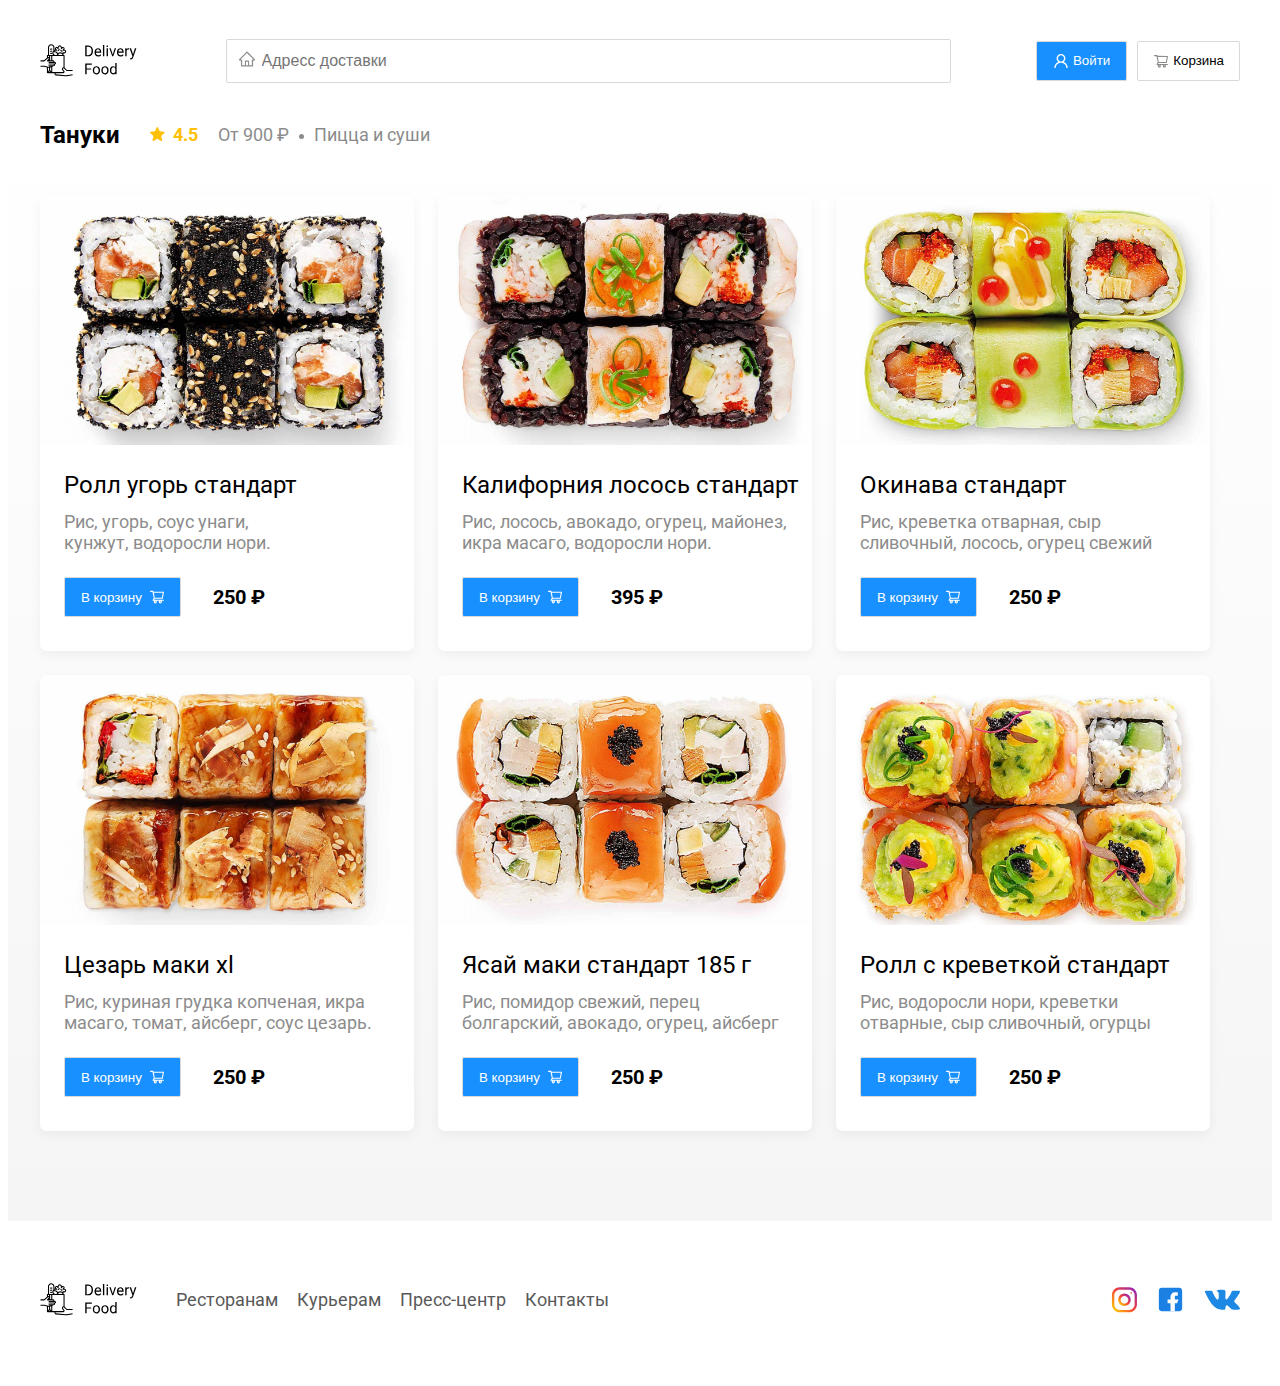
==== restourant.html @ bc36b048 "создание второй страницы" ====
<!DOCTYPE html>
<html lang="ru">
  <head>
    <meta charset="UTF-8" />
    <meta http-equiv="X-UA-Compatible" content="IE=edge" />
    <meta name="viewport" content="width=device-width, initial-scale=1.0" />
    <title>Тануки</title>
    <link
      href="https://fonts.googleapis.com/css2?family=Roboto:wght@400;700&display=swap"
      rel="stylesheet"
    />
    <link
      rel="stylesheet"
      href="https://cdnjs.cloudflare.com/ajax/libs/modern-normalize/1.1.0/modern-normalize.min.css"
      integrity="sha512-wpPYUAdjBVSE4KJnH1VR1HeZfpl1ub8YT/NKx4PuQ5NmX2tKuGu6U/JRp5y+Y8XG2tV+wKQpNHVUX03MfMFn9Q=="
      crossorigin="anonymous"
      referrerpolicy="no-referrer"
    />
    <link rel="stylesheet" href="./css/main.min.css" />
  </head>
  <body>
    <div class="container">
      <header class="header">
        <a href="./index.html">
          <img class="logo header__logo link" src="./images/icon/logo.svg" alt="logo"
        /></a>
        <input
          type="text"
          class="header__adress_input input"
          name="user-adress"
          placeholder="Адресс доставки"
        />
        <div class="header__buttons">
          <button type="button" class="header__login_bnt">
            <img src="./images/icon/user.svg" alt="home" class="header__login_icon" />Войти
          </button>
          <button type="button" class="header__trash_bnt">
            <img
              src="./images/icon/shopping-cart.svg"
              alt="home"
              class="header__trash_icon"
            />Корзина
          </button>
        </div>
      </header>
    </div>
    <main class="main">
      <section class="restaurants container">
        <div class="restaurant__heading">
          <h2>Тануки</h2>
          <div class="restourant_cards__info">
            <p class="cards__rating">
              <img class="cards__rating_star" src="./images/icon/rating.svg" alt="star" /> 4.5
            </p>
            <p class="cards__price">От 900 ₽</p>
            <p class="cards__product">Пицца и суши</p>
          </div>
        </div>

        <div class="cards">
          <ul class="cards__list list">
            <li class="cards__item">
              <img src="./images/tanuki/azhi.jpg" alt="Пиццерия" class="cards__image" />
              <div class="cards__text">
                <div class="cards__heading_rest">
                  <h3 class="cards__title cards__title_reg">Ролл угорь стандарт</h3>
                  <p class="cards__descr">
                    Рис, угорь, соус унаги, <br />
                    кунжут, водоросли нори.
                  </p>
                </div>
              </div>
              <div class="cards__info">
                <button type="button" class="cards__btn">
                  В корзину &nbsp<img src="./images/icon/shopping-cart-white.svg" alt="cart" />
                </button>
                <p class="cards__price_rest">250 ₽</p>
              </div>
            </li>

            <li class="cards__item">
              <img src="./images/tanuki/black.jpg" alt="Пиццерия" class="cards__image" />
              <div class="cards__text">
                <div class="cards__heading_rest">
                  <h3 class="cards__title cards__title_reg">Калифорния лосось стандарт</h3>
                  <p class="cards__descr">
                    Рис, лосось, авокадо, огурец, майонез, <br />
                    икра масаго, водоросли нори.
                  </p>
                </div>
              </div>
              <div class="cards__info">
                <button type="button" class="cards__btn">
                  В корзину &nbsp<img src="./images/icon/shopping-cart-white.svg" alt="cart" />
                </button>
                <p class="cards__price_rest">395 ₽</p>
              </div>
            </li>

            <li class="cards__item">
              <img src="./images/tanuki/fresh.jpg" alt="Пиццерия" class="cards__image" />
              <div class="cards__text">
                <div class="cards__heading_rest">
                  <h3 class="cards__title cards__title_reg">Окинава стандарт</h3>
                  <p class="cards__descr">
                    Рис, креветка отварная, сыр <br />
                    сливочный, лосось, огурец свежий
                  </p>
                </div>
              </div>
              <div class="cards__info">
                <button type="button" class="cards__btn">
                  В корзину &nbsp<img src="./images/icon/shopping-cart-white.svg" alt="cart" />
                </button>
                <p class="cards__price_rest">250 ₽</p>
              </div>
            </li>

            <li class="cards__item">
              <img src="./images/tanuki/nisuaz.jpg" alt="Пиццерия" class="cards__image" />
              <div class="cards__text">
                <div class="cards__heading_rest">
                  <h3 class="cards__title cards__title_reg">Цезарь маки хl</h3>
                  <p class="cards__descr">
                    Рис, куриная грудка копченая, икра <br />
                    масаго, томат, айсберг, соус цезарь.
                  </p>
                </div>
              </div>
              <div class="cards__info">
                <button type="button" class="cards__btn">
                  В корзину &nbsp<img src="./images/icon/shopping-cart-white.svg" alt="cart" />
                </button>
                <p class="cards__price_rest">250 ₽</p>
              </div>
            </li>

            <li class="cards__item">
              <img src="./images/tanuki/smoke.jpg" alt="Пиццерия" class="cards__image" />
              <div class="cards__text">
                <div class="cards__heading_rest">
                  <h3 class="cards__title cards__title_reg">Ясай маки стандарт 185 г</h3>
                  <p class="cards__descr">
                    Рис, помидор свежий, перец <br />
                    болгарский, авокадо, огурец, айсберг
                  </p>
                </div>
              </div>
              <div class="cards__info">
                <button type="button" class="cards__btn">
                  В корзину &nbsp<img src="./images/icon/shopping-cart-white.svg" alt="cart" />
                </button>
                <p class="cards__price_rest">250 ₽</p>
              </div>
            </li>

            <li class="cards__item">
              <img src="./images/tanuki/tanuki.jpg" alt="Пиццерия" class="cards__image" />
              <div class="cards__text">
                <div class="cards__heading_rest">
                  <h3 class="cards__title cards__title_reg">Ролл с креветкой стандарт</h3>
                  <p class="cards__descr">
                    Рис, водоросли нори, креветки <br />
                    отварные, сыр сливочный, огурцы
                  </p>
                </div>
              </div>
              <div class="cards__info">
                <button type="button" class="cards__btn">
                  В корзину &nbsp<img src="./images/icon/shopping-cart-white.svg" alt="cart" />
                </button>
                <p class="cards__price_rest">250 ₽</p>
              </div>
            </li>
          </ul>
        </div>
      </section>
    </main>

    <footer class="footer">
      <div class="container">
        <div class="footer__block">
          <a href="#">
            <img class="logo footer__logo link" src="./images/icon/logo.svg" alt="logo"
          /></a>
          <nav class="footer__navigation">
            <a href="#" class="footer__link link">Ресторанам </a>
            <a href="#" class="footer__link link">Курьерам</a>
            <a href="#" class="footer__link link">Пресс-центр</a>
            <a href="#" class="footer__link link">Контакты</a>
          </nav>

          <div class="social-links">
            <ul class="social list">
              <li class="social-links__item">
                <img
                  class="social-links__icon"
                  src="./images/social/insta.svg"
                  alt="instagram icon"
                />
              </li>
              <li class="social-links__item">
                <img
                  class="social-links__icon"
                  src="./images/social/face.svg"
                  alt="facebook icon"
                  width="25px"
                  height="25px"
                />
              </li>
              <li class="social-links__item">
                <img class="social-links__icon" src="./images/social/vk.svg" alt="vk icon" />
              </li>
            </ul>
          </div>
        </div>
      </div>
    </footer>

    <!-- <ul class="menu list">
            <li class="menu__item">
              <a class="menu__link menu__link_current link" href="№">Студия</a>
            </li>
            <li class="menu__item">
              <a class="menu__link link" href="./portfolio.html">Портфолио</a>
            </li>
            <li class="menu__item">
              <a class="menu__link link" href="#">Контакты</a>
            </li>
          </ul>
        <button class="mobile-menu-open-button" type="button" data-menu-open>
          <svg class="mobile-menu-open-button__icon" width="40" height="40">
            <use href="./images/sprite.svg#icon-menu"></use>
          </svg>
        </button>
        <ul class="contact page-header__contact list">
          <li>
            <a class="contact__email link" href="mailto:info@devstudio.com">
              <svg width="16" height="12" class="contact__icon">
                <use href="./images/sprite.svg#icon-envelope"></use>
              </svg>
              info@devstudio.com</a
            >
          </li>
          <li>
            <a class="contact__phone-number link" href="tel:+380961111111">
              <svg width="10" height="16" class="contact__icon">
                <use href="./images/sprite.svg#icon-smartphone"></use></svg
              >+38 096 111 11 11</a
            >
          </li>
        </ul> -->

    <script src="./js/modal.js" type="module"></script>
  </body>
</html>
---- css/main.min.css ----
:root{--primary-font: "Roboto", sans-serif;--secondary-font: "Raleway", sans-serif;--accent-color: #2196f3;--color-title: #212121;--color-text: #757575}.visually-hidden{position:absolute;width:1px;height:1px;margin:-1px;border:0;padding:0;white-space:nowrap;clip-path:inset(100%);clip:rect(0 0 0 0);overflow:hidden}h1,h2,h3,p{margin-top:0;margin-bottom:0}ul,ol{margin-top:0;margin-bottom:0;padding-left:0}img{display:block}.list{list-style:none}.link{text-decoration:none}body{font-family:var(--primary-font)}.main{background:linear-gradient(180deg, rgba(245, 245, 245, 0) 1.04%, #f5f5f5 100%)}.container{width:100%;margin:auto;padding-left:15px;padding-right:15px}@media screen and (min-width: 480px){.container{width:480px}}@media screen and (min-width: 768px){.container{width:768px}}@media screen and (min-width: 1200px){.container{width:1200px}}.logo{padding-top:34px;padding-bottom:34px}.footer__logo{padding-top:0;padding-bottom:0}.backdrop{position:fixed;top:0;left:0;width:100%;height:100%;background:rgba(0,0,0,.2);transition:opacity 250ms cubic-bezier(0.4, 0, 0.2, 1),visibility 250ms cubic-bezier(0.4, 0, 0.2, 1)}.backdrop.is-hidden{opacity:0;visibility:hidden;pointer-events:none}.modal{position:absolute;top:50%;left:50%;transform:translate(-50%, -50%);width:94%;height:609px;background-color:#fff;box-shadow:0px 1px 3px rgba(0,0,0,.12),0px 1px 1px rgba(0,0,0,.14),0px 2px 1px rgba(0,0,0,.2);border-radius:4px;padding:40px}.modal__close-button{position:absolute;top:8px;right:8px;display:flex;align-items:center;justify-content:center;width:30px;height:30px;padding:0;border-radius:50%;background:#fff;border:1px solid rgba(0,0,0,.1);cursor:pointer}.modal__close-button:hover .modal__close-icon,.modal__close-button:focus .modal__close-icon{fill:var(--accent-color)}.modal__close-icon{transition:fill 250ms cubic-bezier(0.4, 0, 0.2, 1)}@media screen and (min-width: 480px){.modal{width:450px}}@media screen and (min-width: 1200px){.modal{width:528px;height:581px}}.input{padding-left:35px;padding-right:12px;font-style:normal;font-weight:400;font-size:16px;line-height:24px;display:flex;align-items:center;color:#bfbfbf;border:1px solid #d9d9d9;border-radius:2px}.header{display:flex;align-items:center;justify-content:space-between}.header__adress_input{flex:.8;height:40px;background-image:url(/images/icon/home.svg);background-repeat:no-repeat;background-position:11px 10px}.header__login_bnt{cursor:pointer;height:40px;display:flex;align-items:center;justify-content:center;padding:8px 16px;margin-right:10px;border:1px solid #d9d9d9;border-radius:2px;background-color:#1890ff;color:#fff}.header__login_icon{width:16px;height:16px;margin-right:4px}.header__trash_bnt{cursor:pointer;height:40px;display:flex;align-items:center;justify-content:center;padding:3px 15px;border:1px solid #d9d9d9;border-radius:2px;background-color:#fff}.header__trash_icon{margin-right:4px}.header__buttons{display:flex;align-items:center}@media screen and (min-width: 320px)and (max-width: 768px){.header__login_bnt{padding:4px 8px;margin-bottom:5px;margin-right:0;height:30px;width:100%}.header__trash_bnt{padding:2px 5px;height:30px}.header__buttons{display:flex;align-items:center;flex-direction:column}}.promo{display:flex;align-items:center;background-clip:content-box;height:270px;background-color:#fff1b8;background-image:url(/images/promo/vegetables.png);background-repeat:no-repeat;background-position:right center;background-size:contain}.promo__offer{padding-left:70px;padding-top:68px;padding-bottom:68px}.promo__title{font-style:normal;font-weight:700;font-size:39px;line-height:46px;color:#302c34;padding-bottom:15px}.promo__text{font-style:normal;font-weight:400;font-size:24px;line-height:28px;color:#302c34}@media screen and (min-width: 768px)and (max-width: 1199px){.promo{background-size:600px;background-position:top right -100px}.promo__offer{padding-left:30px;padding-top:38px;padding-bottom:38px}}@media screen and (min-width: 320px)and (max-width: 768px){.promo{background-size:600px;background-position:top right -200px}.promo__title{font-size:24px;line-height:26px;padding-bottom:35px}.promo__text{font-size:16px;line-height:20px}.promo__offer{padding-left:10px;padding-top:18px;padding-bottom:18px}}.restaurants{padding-bottom:90px}.restaurants__heading{display:flex;align-items:center;padding-top:56px;padding-bottom:44px}.restaurant__heading{display:flex;align-items:center;padding-top:6px;padding-bottom:44px}.restaurants__input{width:276px;height:34px;background-image:url(/images/icon/search.svg);background-repeat:no-repeat;background-position:11px 7px;margin-left:auto}.cards{display:flex;align-items:center}.cards__list{display:flex;align-items:center;flex-wrap:wrap;gap:24px}.cards__item{overflow:hidden;background:#fff;box-shadow:0px 4px 12px rgba(0,0,0,.05);border-radius:7px}.cards__image{width:374px;height:250px;object-fit:cover}.cards__text{padding-left:24px;padding-top:24px}.cards__heading{display:flex;align-items:center;justify-content:space-between;margin-bottom:10px}.cards__heading_rest{display:flex;justify-content:center;flex-direction:column;margin-bottom:24px}.cards__title{font-weight:700;font-size:24px;line-height:32px;color:#000}.cards__title_reg{font-weight:400;margin-bottom:10px}.cards__time{padding:1px 8px;background:#262626;border-radius:2px;font-weight:400;font-size:12px;line-height:20px;align-items:center;color:#fff}.cards__info{display:flex;align-items:center;padding-left:24px;padding-right:23px;padding-bottom:34px}.restourant_cards__info{display:flex;align-items:center;margin-left:30px}.cards__rating{display:flex;align-items:center;margin-right:20px;font-weight:700;font-size:18px;line-height:32px;color:#ffc107}.cards__rating_star{padding-bottom:3px;margin-right:8px}.cards__price,.cards__product{font-weight:400;font-size:18px;line-height:32px;color:#8c8c8c}.cards__price::after{content:"";width:5px;height:5px;background-color:#8c8c8c;display:inline-block;vertical-align:middle;border-radius:50%;margin-left:10px;margin-right:10px}.cards__btn{cursor:pointer;height:40px;display:flex;align-items:center;justify-content:center;padding:8px 16px;margin-right:32px;border:1px solid #d9d9d9;border-radius:2px;background-color:#1890ff;color:#fff}.cards__descr{font-weight:400;font-size:18px;line-height:21px;color:#8c8c8c}.cards__price_rest{font-weight:700;font-size:20px;line-height:32px;color:#000}@media screen and (min-width: 768px)and (max-width: 1199px){.cards__image{width:342px}}@media screen and (min-width: 320px)and (max-width: 768px){.cards__image{width:450px}}.footer__block{padding-bottom:60px;padding-top:60px;display:flex;align-items:center;justify-content:space-between}.footer__navigation{margin-right:auto;margin-left:35px}.footer__link{display:inline-block;font-weight:400;font-size:18px;line-height:21px;color:#595959}.footer__link:not(:last-child){margin-right:15px}.social{display:flex;align-items:center}.social-links__item:not(:last-child){margin-right:21px}@media screen and (min-width: 320px)and (max-width: 768px){.footer__block{padding-bottom:30px;padding-top:30px;justify-content:center;flex-direction:column}.footer__link:not(:last-child){margin-right:0}.footer__navigation{display:flex;flex-direction:column;justify-content:center;align-items:center;margin:auto;margin-bottom:15px}.footer__logo{margin-bottom:15px}}/*# sourceMappingURL=main.min.css.map */
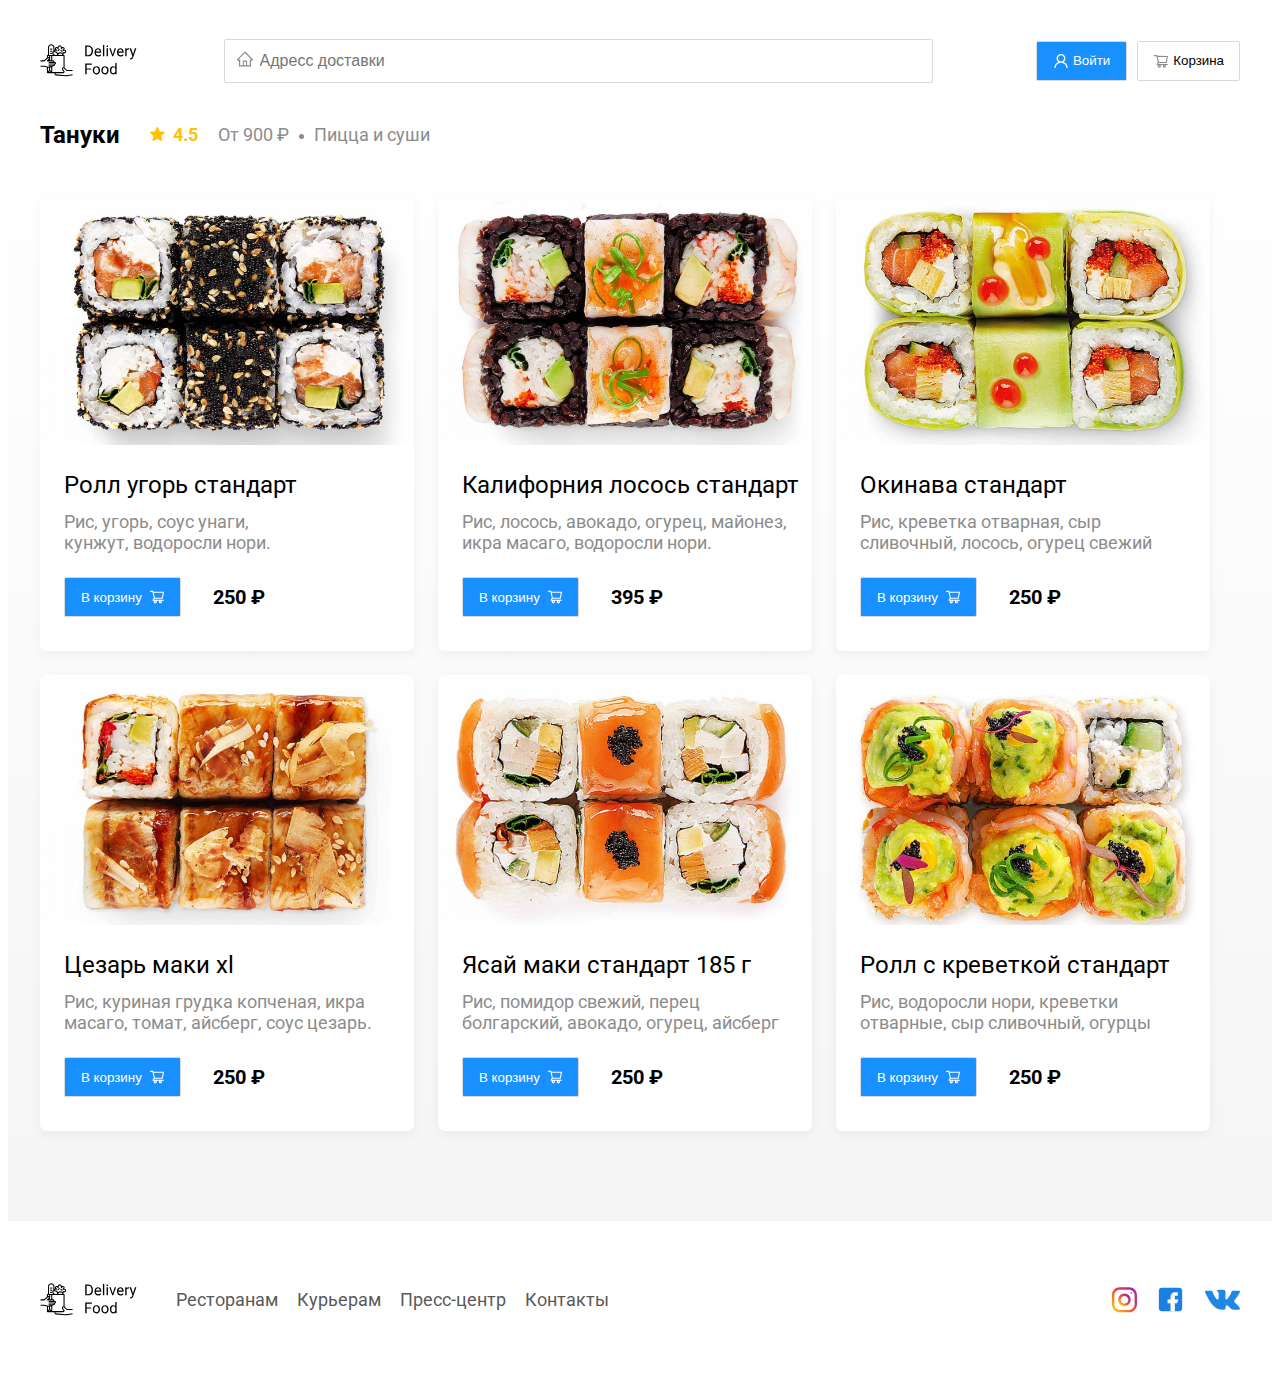
==== commit f8d996c3: "Add autorization function" ====
--- a/restourant.html
+++ b/restourant.html
@@ -31,10 +31,14 @@
           placeholder="Адресс доставки"
         />
         <div class="header__buttons">
+          <span class="user-name"></span>
           <button type="button" class="header__login_bnt">
             <img src="./images/icon/user.svg" alt="home" class="header__login_icon" />Войти
           </button>
-          <button type="button" class="header__trash_bnt">
+          <button type="button" class="header__out_bnt">
+            <img src="./images/icon/user.svg" alt="home" class="header__login_icon" />Выйти
+          </button>
+          <button data-modal-open type="button" class="header__trash_bnt">
             <img
               src="./images/icon/shopping-cart.svg"
               alt="home"
@@ -216,41 +220,102 @@
         </div>
       </div>
     </footer>
-
-    <!-- <ul class="menu list">
-            <li class="menu__item">
-              <a class="menu__link menu__link_current link" href="№">Студия</a>
-            </li>
-            <li class="menu__item">
-              <a class="menu__link link" href="./portfolio.html">Портфолио</a>
-            </li>
-            <li class="menu__item">
-              <a class="menu__link link" href="#">Контакты</a>
-            </li>
-          </ul>
-        <button class="mobile-menu-open-button" type="button" data-menu-open>
-          <svg class="mobile-menu-open-button__icon" width="40" height="40">
-            <use href="./images/sprite.svg#icon-menu"></use>
-          </svg>
-        </button>
-        <ul class="contact page-header__contact list">
-          <li>
-            <a class="contact__email link" href="mailto:info@devstudio.com">
-              <svg width="16" height="12" class="contact__icon">
-                <use href="./images/sprite.svg#icon-envelope"></use>
-              </svg>
-              info@devstudio.com</a
-            >
-          </li>
-          <li>
-            <a class="contact__phone-number link" href="tel:+380961111111">
-              <svg width="10" height="16" class="contact__icon">
-                <use href="./images/sprite.svg#icon-smartphone"></use></svg
-              >+38 096 111 11 11</a
-            >
-          </li>
-        </ul> -->
-
+    <div class="backdrop is-hidden" data-modal>
+      <div class="modal">
+        <div class="modal__header">
+          <h3 class="modal__title">Корзина</h3>
+          <button data-modal-close type="button" class="modal__close">&times;</button>
+        </div>
+        <div class="modal__body">
+          <div class="food-row">
+            <span class="food-name">Ролл угорь стандарт</span>
+            <strong class="food-price">250 ₽</strong>
+            <div class="food-counter">
+              <button type="button" class="counter-button">-</button>
+              <span class="counter">1</span>
+              <button type="button" class="counter-button">+</button>
+            </div>
+          </div>
+          <div class="food-row">
+            <span class="food-name">Ролл угорь стандарт</span>
+            <strong class="food-price">250 ₽</strong>
+            <div class="food-counter">
+              <button type="button" class="counter-button">-</button>
+              <span class="counter">1</span>
+              <button type="button" class="counter-button">+</button>
+            </div>
+          </div>
+          <div class="food-row">
+            <span class="food-name">Ролл угорь стандарт</span>
+            <strong class="food-price">250 ₽</strong>
+            <div class="food-counter">
+              <button type="button" class="counter-button">-</button>
+              <span class="counter">1</span>
+              <button type="button" class="counter-button">+</button>
+            </div>
+          </div>
+          <div class="food-row">
+            <span class="food-name">Ролл угорь стандарт</span>
+            <strong class="food-price">250 ₽</strong>
+            <div class="food-counter">
+              <button type="button" class="counter-button">-</button>
+              <span class="counter">1</span>
+              <button type="button" class="counter-button">+</button>
+            </div>
+          </div>
+          <div class="food-row">
+            <span class="food-name">Ролл угорь стандарт</span>
+            <strong class="food-price">250 ₽</strong>
+            <div class="food-counter">
+              <button type="button" class="counter-button">-</button>
+              <span class="counter">1</span>
+              <button type="button" class="counter-button">+</button>
+            </div>
+          </div>
+        </div>
+        <div class="modal-footer">
+          <span class="pricetag">1250 ₽</span>
+          <div class="modal-footer__buttons">
+            <button type="button" class="modal-footer__button-blue modal-footer__button">
+              Оформить заказ
+            </button>
+            <button type="button" class="modal-footer__button" cancle-btn>Отмена</button>
+          </div>
+        </div>
+      </div>
+    </div>
+
+    <div class="backdrop is-hidden" login-data-modal>
+      <div class="modal login-modal">
+        <fieldset>
+          <legend class="modal__title">Авторизация</legend>
+          <form class="login-form">
+            <div class="login-input-wrapper">
+              <label class="login-lable">
+                Login:
+                <input
+                  type="text"
+                  class="login-input"
+                  name="email"
+                  placeholder="example@gmail.com"
+                />
+              </label>
+              <label class="login-lable">
+                Password:
+                <input type="password" class="login-input" name="password" placeholder="12345" />
+              </label>
+            </div>
+            <div class="modal-footer__buttons">
+              <button type="submit" class="modal-footer__button-blue modal-footer__button">
+                Войти
+              </button>
+              <button type="button" class="modal-footer__button" login-modal-close>Отмена</button>
+            </div>
+          </form>
+        </fieldset>
+      </div>
+    </div>
+    <script src="./js/login-modal.js" type="module"></script>
     <script src="./js/modal.js" type="module"></script>
   </body>
 </html>
--- a/css/main.min.css
+++ b/css/main.min.css
@@ -1 +1 @@
-:root{--primary-font: "Roboto", sans-serif;--secondary-font: "Raleway", sans-serif;--accent-color: #2196f3;--color-title: #212121;--color-text: #757575}.visually-hidden{position:absolute;width:1px;height:1px;margin:-1px;border:0;padding:0;white-space:nowrap;clip-path:inset(100%);clip:rect(0 0 0 0);overflow:hidden}h1,h2,h3,p{margin-top:0;margin-bottom:0}ul,ol{margin-top:0;margin-bottom:0;padding-left:0}img{display:block}.list{list-style:none}.link{text-decoration:none}body{font-family:var(--primary-font)}.main{background:linear-gradient(180deg, rgba(245, 245, 245, 0) 1.04%, #f5f5f5 100%)}.container{width:100%;margin:auto;padding-left:15px;padding-right:15px}@media screen and (min-width: 480px){.container{width:480px}}@media screen and (min-width: 768px){.container{width:768px}}@media screen and (min-width: 1200px){.container{width:1200px}}.logo{padding-top:34px;padding-bottom:34px}.footer__logo{padding-top:0;padding-bottom:0}.backdrop{position:fixed;top:0;left:0;width:100%;height:100%;background:rgba(0,0,0,.2);transition:opacity 250ms cubic-bezier(0.4, 0, 0.2, 1),visibility 250ms cubic-bezier(0.4, 0, 0.2, 1)}.backdrop.is-hidden{opacity:0;visibility:hidden;pointer-events:none}.modal{position:absolute;top:50%;left:50%;transform:translate(-50%, -50%);width:94%;height:609px;background-color:#fff;box-shadow:0px 1px 3px rgba(0,0,0,.12),0px 1px 1px rgba(0,0,0,.14),0px 2px 1px rgba(0,0,0,.2);border-radius:4px;padding:40px}.modal__close-button{position:absolute;top:8px;right:8px;display:flex;align-items:center;justify-content:center;width:30px;height:30px;padding:0;border-radius:50%;background:#fff;border:1px solid rgba(0,0,0,.1);cursor:pointer}.modal__close-button:hover .modal__close-icon,.modal__close-button:focus .modal__close-icon{fill:var(--accent-color)}.modal__close-icon{transition:fill 250ms cubic-bezier(0.4, 0, 0.2, 1)}@media screen and (min-width: 480px){.modal{width:450px}}@media screen and (min-width: 1200px){.modal{width:528px;height:581px}}.input{padding-left:35px;padding-right:12px;font-style:normal;font-weight:400;font-size:16px;line-height:24px;display:flex;align-items:center;color:#bfbfbf;border:1px solid #d9d9d9;border-radius:2px}.header{display:flex;align-items:center;justify-content:space-between}.header__adress_input{flex:.8;height:40px;background-image:url(/images/icon/home.svg);background-repeat:no-repeat;background-position:11px 10px}.header__login_bnt{cursor:pointer;height:40px;display:flex;align-items:center;justify-content:center;padding:8px 16px;margin-right:10px;border:1px solid #d9d9d9;border-radius:2px;background-color:#1890ff;color:#fff}.header__login_icon{width:16px;height:16px;margin-right:4px}.header__trash_bnt{cursor:pointer;height:40px;display:flex;align-items:center;justify-content:center;padding:3px 15px;border:1px solid #d9d9d9;border-radius:2px;background-color:#fff}.header__trash_icon{margin-right:4px}.header__buttons{display:flex;align-items:center}@media screen and (min-width: 320px)and (max-width: 768px){.header__login_bnt{padding:4px 8px;margin-bottom:5px;margin-right:0;height:30px;width:100%}.header__trash_bnt{padding:2px 5px;height:30px}.header__buttons{display:flex;align-items:center;flex-direction:column}}.promo{display:flex;align-items:center;background-clip:content-box;height:270px;background-color:#fff1b8;background-image:url(/images/promo/vegetables.png);background-repeat:no-repeat;background-position:right center;background-size:contain}.promo__offer{padding-left:70px;padding-top:68px;padding-bottom:68px}.promo__title{font-style:normal;font-weight:700;font-size:39px;line-height:46px;color:#302c34;padding-bottom:15px}.promo__text{font-style:normal;font-weight:400;font-size:24px;line-height:28px;color:#302c34}@media screen and (min-width: 768px)and (max-width: 1199px){.promo{background-size:600px;background-position:top right -100px}.promo__offer{padding-left:30px;padding-top:38px;padding-bottom:38px}}@media screen and (min-width: 320px)and (max-width: 768px){.promo{background-size:600px;background-position:top right -200px}.promo__title{font-size:24px;line-height:26px;padding-bottom:35px}.promo__text{font-size:16px;line-height:20px}.promo__offer{padding-left:10px;padding-top:18px;padding-bottom:18px}}.restaurants{padding-bottom:90px}.restaurants__heading{display:flex;align-items:center;padding-top:56px;padding-bottom:44px}.restaurant__heading{display:flex;align-items:center;padding-top:6px;padding-bottom:44px}.restaurants__input{width:276px;height:34px;background-image:url(/images/icon/search.svg);background-repeat:no-repeat;background-position:11px 7px;margin-left:auto}.cards{display:flex;align-items:center}.cards__list{display:flex;align-items:center;flex-wrap:wrap;gap:24px}.cards__item{overflow:hidden;background:#fff;box-shadow:0px 4px 12px rgba(0,0,0,.05);border-radius:7px}.cards__image{width:374px;height:250px;object-fit:cover}.cards__text{padding-left:24px;padding-top:24px}.cards__heading{display:flex;align-items:center;justify-content:space-between;margin-bottom:10px}.cards__heading_rest{display:flex;justify-content:center;flex-direction:column;margin-bottom:24px}.cards__title{font-weight:700;font-size:24px;line-height:32px;color:#000}.cards__title_reg{font-weight:400;margin-bottom:10px}.cards__time{padding:1px 8px;background:#262626;border-radius:2px;font-weight:400;font-size:12px;line-height:20px;align-items:center;color:#fff}.cards__info{display:flex;align-items:center;padding-left:24px;padding-right:23px;padding-bottom:34px}.restourant_cards__info{display:flex;align-items:center;margin-left:30px}.cards__rating{display:flex;align-items:center;margin-right:20px;font-weight:700;font-size:18px;line-height:32px;color:#ffc107}.cards__rating_star{padding-bottom:3px;margin-right:8px}.cards__price,.cards__product{font-weight:400;font-size:18px;line-height:32px;color:#8c8c8c}.cards__price::after{content:"";width:5px;height:5px;background-color:#8c8c8c;display:inline-block;vertical-align:middle;border-radius:50%;margin-left:10px;margin-right:10px}.cards__btn{cursor:pointer;height:40px;display:flex;align-items:center;justify-content:center;padding:8px 16px;margin-right:32px;border:1px solid #d9d9d9;border-radius:2px;background-color:#1890ff;color:#fff}.cards__descr{font-weight:400;font-size:18px;line-height:21px;color:#8c8c8c}.cards__price_rest{font-weight:700;font-size:20px;line-height:32px;color:#000}@media screen and (min-width: 768px)and (max-width: 1199px){.cards__image{width:342px}}@media screen and (min-width: 320px)and (max-width: 768px){.cards__image{width:450px}}.footer__block{padding-bottom:60px;padding-top:60px;display:flex;align-items:center;justify-content:space-between}.footer__navigation{margin-right:auto;margin-left:35px}.footer__link{display:inline-block;font-weight:400;font-size:18px;line-height:21px;color:#595959}.footer__link:not(:last-child){margin-right:15px}.social{display:flex;align-items:center}.social-links__item:not(:last-child){margin-right:21px}@media screen and (min-width: 320px)and (max-width: 768px){.footer__block{padding-bottom:30px;padding-top:30px;justify-content:center;flex-direction:column}.footer__link:not(:last-child){margin-right:0}.footer__navigation{display:flex;flex-direction:column;justify-content:center;align-items:center;margin:auto;margin-bottom:15px}.footer__logo{margin-bottom:15px}}/*# sourceMappingURL=main.min.css.map */+:root{--primary-font: "Roboto", sans-serif;--secondary-font: "Raleway", sans-serif;--accent-color: #2196f3;--color-title: #212121;--color-text: #757575}.visually-hidden{position:absolute;width:1px;height:1px;margin:-1px;border:0;padding:0;white-space:nowrap;clip-path:inset(100%);clip:rect(0 0 0 0);overflow:hidden}h1,h2,h3,p{margin-top:0;margin-bottom:0}ul,ol{margin-top:0;margin-bottom:0;padding-left:0}img{display:block}.list{list-style:none}.link{text-decoration:none}body{font-family:var(--primary-font)}.main{background:linear-gradient(180deg, rgba(245, 245, 245, 0) 1.04%, #f5f5f5 100%)}.container{width:100%;margin:auto;padding-left:15px;padding-right:15px}@media screen and (min-width: 480px){.container{width:480px}}@media screen and (min-width: 768px){.container{width:768px}}@media screen and (min-width: 1200px){.container{width:1200px}}.logo{padding-top:34px;padding-bottom:34px}.footer__logo{padding-top:0;padding-bottom:0}.backdrop{position:fixed;top:0;left:0;width:100%;height:100%;background:rgba(0,0,0,.4);transition:opacity 250ms cubic-bezier(0.4, 0, 0.2, 1),visibility 250ms cubic-bezier(0.4, 0, 0.2, 1)}.backdrop.is-hidden{opacity:0;visibility:hidden;pointer-events:none}.modal{width:94%;max-width:780px;position:absolute;top:50%;left:50%;transform:translate(-50%, -50%);background-color:#fff;border-radius:5px;padding:40px 45px}@media screen and (min-width: 768px)and (max-width: 1199px){.modal{max-width:528px}}@media screen and (min-width: 320px)and (max-width: 768px){.modal{max-width:450px}}.modal__header{display:flex;align-items:center;justify-content:space-between;margin-bottom:45px}.modal__title{margin:0;font-weight:700;font-size:36px;line-height:42px;color:#000}.modal__close{cursor:pointer;font-size:36px;border:none;background-color:rgba(0,0,0,0)}.modal__body{margin-bottom:52px}.food-row{display:flex;align-items:flex-start;justify-content:space-between;padding-bottom:8px;border-bottom:1px solid #d9d9d9;margin-bottom:15px}.food-name{font-weight:400;font-size:18px;line-height:32px}.food-price{font-weight:700;font-size:20px;line-height:32px;margin-left:auto;margin-right:47px}.counter-button{cursor:pointer;width:39px;height:32px;background:#fff;border:1px solid #40a9ff;border-radius:2px;font-weight:400;font-size:14px;line-height:22px;color:#40a9ff}.counter{font-weight:400;font-size:16px;line-height:24px;margin-left:10px;margin-right:10px}.modal-footer{display:flex;align-items:center;justify-content:space-between}.modal-footer__buttons{display:flex;align-items:center;justify-content:space-between}.pricetag{background:#262626;border-radius:5px;font-weight:700;font-size:20px;line-height:23px;color:#fafafa;padding:15px 20px}.modal-footer__button{cursor:pointer;height:40px;display:flex;align-items:center;justify-content:center;padding:8px 16px;border:1px solid #d9d9d9;border-radius:2px;background-color:#fff;color:#595959}.modal-footer__button-blue{margin-right:10px;background-color:#1890ff;color:#fff}@media screen and (min-width: 320px)and (max-width: 768px){.modal__header{margin-bottom:25px}.modal__title{font-size:26px;line-height:32px}.modal__close{font-size:30px}.modal__body{margin-bottom:32px}.food-row{margin-bottom:10px}.food-name{font-size:14px;line-height:20px}.food-price{font-size:16px;line-height:26px}.counter-button{width:29px;height:25px}.pricetag{font-size:16px;line-height:20px;padding:10px 15px}}.login-modal{max-width:580px}.login-input-wrapper{display:flex;flex-direction:column;justify-content:center}.login-lable{display:flex;justify-content:center;flex-direction:column;font-weight:700;font-size:16px;line-height:22px;gap:7px}.login-input{width:376px;height:34px;margin-bottom:20px}.input{padding-left:35px;padding-right:12px;font-style:normal;font-weight:400;font-size:16px;line-height:24px;display:flex;align-items:center;color:#bfbfbf;border:1px solid #d9d9d9;border-radius:2px}.header{display:flex;align-items:center;justify-content:space-between}.header__adress_input{flex:.8;height:40px;background-image:url(../images/icon/home.svg);background-repeat:no-repeat;background-position:11px 10px}.user-name{margin-right:20px;font-weight:700;font-size:22px}.header__login_bnt{cursor:pointer;height:40px;display:flex;align-items:center;justify-content:center;padding:8px 16px;margin-right:10px;border:1px solid #d9d9d9;border-radius:2px;background-color:#1890ff;color:#fff}.header__login_icon{width:16px;height:16px;margin-right:4px}.header__out_bnt{display:none;cursor:pointer;height:40px;align-items:center;justify-content:center;padding:8px 16px;margin-right:10px;border:1px solid #d9d9d9;border-radius:2px;background-color:red;color:#fff}.header__trash_bnt{cursor:pointer;height:40px;display:flex;align-items:center;justify-content:center;padding:3px 15px;border:1px solid #d9d9d9;border-radius:2px;background-color:#fff}.header__trash_icon{margin-right:4px}.header__buttons{display:flex;align-items:center}@media screen and (min-width: 320px)and (max-width: 768px){.header__login_bnt{padding:4px 8px;margin-bottom:5px;margin-right:0;height:30px;width:100%}.header__trash_bnt{padding:2px 5px;height:30px}.header__buttons{display:flex;align-items:center;flex-direction:column}}.promo{display:flex;align-items:center;background-clip:content-box;height:270px;background-color:#fff1b8;background-image:url(../images/promo/vegetables.png);background-repeat:no-repeat;background-position:right center;background-size:contain}.promo__offer{padding-left:70px;padding-top:68px;padding-bottom:68px}.promo__title{font-style:normal;font-weight:700;font-size:39px;line-height:46px;color:#302c34;padding-bottom:15px}.promo__text{font-style:normal;font-weight:400;font-size:24px;line-height:28px;color:#302c34}@media screen and (min-width: 768px)and (max-width: 1199px){.promo{background-size:600px;background-position:top right -100px}.promo__offer{padding-left:30px;padding-top:38px;padding-bottom:38px}}@media screen and (min-width: 320px)and (max-width: 768px){.promo{background-size:630px;background-position:top right -200px}.promo__title{font-size:24px;line-height:26px;padding-bottom:35px}.promo__text{font-size:16px;line-height:20px}.promo__offer{padding-left:10px;padding-top:18px;padding-bottom:18px}}.restaurants{padding-bottom:90px}.restaurants__heading{display:flex;align-items:center;padding-top:56px;padding-bottom:44px}.restaurant__heading{display:flex;align-items:center;padding-top:6px;padding-bottom:44px}.restaurants__input{text-align:center;width:276px;height:34px;background-image:url(../images/icon/search.svg);background-repeat:no-repeat;background-position:11px 7px;margin-left:auto}.cards{display:flex;align-items:center}.cards__list{display:flex;align-items:center;flex-wrap:wrap;gap:24px}.cards__item{overflow:hidden;background:#fff;box-shadow:0px 4px 12px rgba(0,0,0,.05);border-radius:7px}.cards__image{width:374px;height:250px;object-fit:cover}.cards__text{padding-left:24px;padding-top:24px}.cards__heading{display:flex;align-items:center;justify-content:space-between;margin-bottom:10px}.cards__heading_rest{display:flex;justify-content:center;flex-direction:column;margin-bottom:24px}.cards__time{margin-right:10px}.cards__title{font-weight:700;font-size:24px;line-height:32px;color:#000}.cards__title_reg{font-weight:400;margin-bottom:10px}.cards__time{padding:1px 8px;background:#262626;border-radius:2px;font-weight:400;font-size:12px;line-height:20px;align-items:center;color:#fff}.cards__info{display:flex;align-items:center;padding-left:24px;padding-right:23px;padding-bottom:34px}.restourant_cards__info{display:flex;align-items:center;margin-left:30px}.cards__rating{display:flex;align-items:center;margin-right:20px;font-weight:700;font-size:18px;line-height:32px;color:#ffc107}.cards__rating_star{padding-bottom:3px;margin-right:8px}.cards__price,.cards__product{font-weight:400;font-size:18px;line-height:32px;color:#8c8c8c}.cards__price::after{content:"";width:5px;height:5px;background-color:#8c8c8c;display:inline-block;vertical-align:middle;border-radius:50%;margin-left:10px;margin-right:10px}.cards__btn{cursor:pointer;height:40px;display:flex;align-items:center;justify-content:center;padding:8px 16px;margin-right:32px;border:1px solid #d9d9d9;border-radius:2px;background-color:#1890ff;color:#fff}.cards__descr{font-weight:400;font-size:18px;line-height:21px;color:#8c8c8c}.cards__price_rest{font-weight:700;font-size:20px;line-height:32px;color:#000}@media screen and (min-width: 768px)and (max-width: 1199px){.cards__image{width:342px}}@media screen and (min-width: 320px)and (max-width: 768px){.cards__image{width:450px}.restaurants__heading{padding-top:30px}}.footer__block{padding-bottom:60px;padding-top:60px;display:flex;align-items:center;justify-content:space-between}.footer__navigation{margin-right:auto;margin-left:35px}.footer__link{display:inline-block;font-weight:400;font-size:18px;line-height:21px;color:#595959}.footer__link:not(:last-child){margin-right:15px}.social{display:flex;align-items:center}.social-links__item:not(:last-child){margin-right:21px}@media screen and (min-width: 320px)and (max-width: 768px){.footer__block{padding-bottom:30px;padding-top:30px;justify-content:center;flex-direction:column}.footer__link:not(:last-child){margin-right:0}.footer__navigation{display:flex;flex-direction:column;justify-content:center;align-items:center;margin:auto;margin-bottom:15px}.footer__logo{margin-bottom:15px}}/*# sourceMappingURL=main.min.css.map */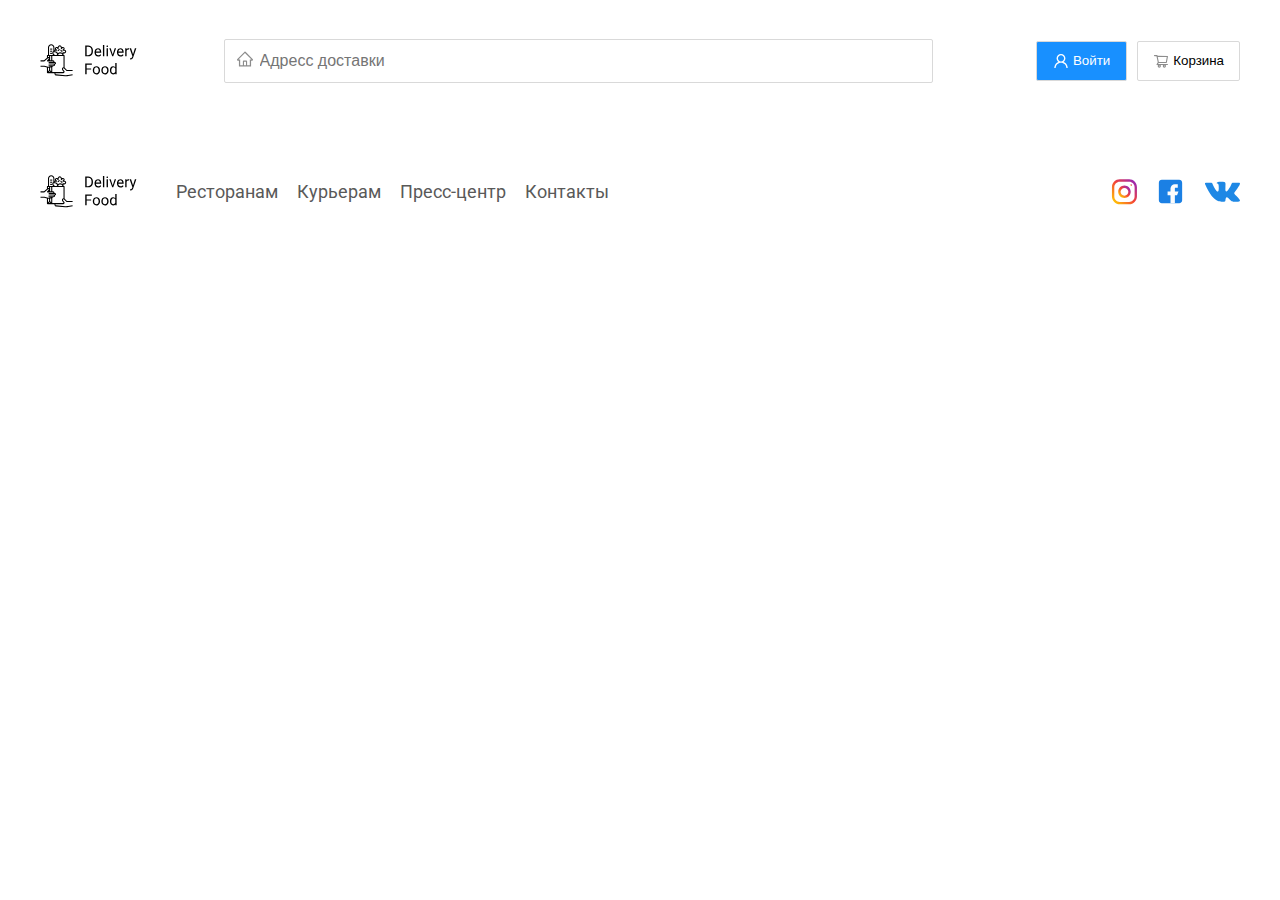
==== commit c5c67851: "Make slider" ====
--- a/restourant.html
+++ b/restourant.html
@@ -48,138 +48,7 @@
         </div>
       </header>
     </div>
-    <main class="main">
-      <section class="restaurants container">
-        <div class="restaurant__heading">
-          <h2>Тануки</h2>
-          <div class="restourant_cards__info">
-            <p class="cards__rating">
-              <img class="cards__rating_star" src="./images/icon/rating.svg" alt="star" /> 4.5
-            </p>
-            <p class="cards__price">От 900 ₽</p>
-            <p class="cards__product">Пицца и суши</p>
-          </div>
-        </div>
-
-        <div class="cards">
-          <ul class="cards__list list">
-            <li class="cards__item">
-              <img src="./images/tanuki/azhi.jpg" alt="Пиццерия" class="cards__image" />
-              <div class="cards__text">
-                <div class="cards__heading_rest">
-                  <h3 class="cards__title cards__title_reg">Ролл угорь стандарт</h3>
-                  <p class="cards__descr">
-                    Рис, угорь, соус унаги, <br />
-                    кунжут, водоросли нори.
-                  </p>
-                </div>
-              </div>
-              <div class="cards__info">
-                <button type="button" class="cards__btn">
-                  В корзину &nbsp<img src="./images/icon/shopping-cart-white.svg" alt="cart" />
-                </button>
-                <p class="cards__price_rest">250 ₽</p>
-              </div>
-            </li>
-
-            <li class="cards__item">
-              <img src="./images/tanuki/black.jpg" alt="Пиццерия" class="cards__image" />
-              <div class="cards__text">
-                <div class="cards__heading_rest">
-                  <h3 class="cards__title cards__title_reg">Калифорния лосось стандарт</h3>
-                  <p class="cards__descr">
-                    Рис, лосось, авокадо, огурец, майонез, <br />
-                    икра масаго, водоросли нори.
-                  </p>
-                </div>
-              </div>
-              <div class="cards__info">
-                <button type="button" class="cards__btn">
-                  В корзину &nbsp<img src="./images/icon/shopping-cart-white.svg" alt="cart" />
-                </button>
-                <p class="cards__price_rest">395 ₽</p>
-              </div>
-            </li>
-
-            <li class="cards__item">
-              <img src="./images/tanuki/fresh.jpg" alt="Пиццерия" class="cards__image" />
-              <div class="cards__text">
-                <div class="cards__heading_rest">
-                  <h3 class="cards__title cards__title_reg">Окинава стандарт</h3>
-                  <p class="cards__descr">
-                    Рис, креветка отварная, сыр <br />
-                    сливочный, лосось, огурец свежий
-                  </p>
-                </div>
-              </div>
-              <div class="cards__info">
-                <button type="button" class="cards__btn">
-                  В корзину &nbsp<img src="./images/icon/shopping-cart-white.svg" alt="cart" />
-                </button>
-                <p class="cards__price_rest">250 ₽</p>
-              </div>
-            </li>
-
-            <li class="cards__item">
-              <img src="./images/tanuki/nisuaz.jpg" alt="Пиццерия" class="cards__image" />
-              <div class="cards__text">
-                <div class="cards__heading_rest">
-                  <h3 class="cards__title cards__title_reg">Цезарь маки хl</h3>
-                  <p class="cards__descr">
-                    Рис, куриная грудка копченая, икра <br />
-                    масаго, томат, айсберг, соус цезарь.
-                  </p>
-                </div>
-              </div>
-              <div class="cards__info">
-                <button type="button" class="cards__btn">
-                  В корзину &nbsp<img src="./images/icon/shopping-cart-white.svg" alt="cart" />
-                </button>
-                <p class="cards__price_rest">250 ₽</p>
-              </div>
-            </li>
-
-            <li class="cards__item">
-              <img src="./images/tanuki/smoke.jpg" alt="Пиццерия" class="cards__image" />
-              <div class="cards__text">
-                <div class="cards__heading_rest">
-                  <h3 class="cards__title cards__title_reg">Ясай маки стандарт 185 г</h3>
-                  <p class="cards__descr">
-                    Рис, помидор свежий, перец <br />
-                    болгарский, авокадо, огурец, айсберг
-                  </p>
-                </div>
-              </div>
-              <div class="cards__info">
-                <button type="button" class="cards__btn">
-                  В корзину &nbsp<img src="./images/icon/shopping-cart-white.svg" alt="cart" />
-                </button>
-                <p class="cards__price_rest">250 ₽</p>
-              </div>
-            </li>
-
-            <li class="cards__item">
-              <img src="./images/tanuki/tanuki.jpg" alt="Пиццерия" class="cards__image" />
-              <div class="cards__text">
-                <div class="cards__heading_rest">
-                  <h3 class="cards__title cards__title_reg">Ролл с креветкой стандарт</h3>
-                  <p class="cards__descr">
-                    Рис, водоросли нори, креветки <br />
-                    отварные, сыр сливочный, огурцы
-                  </p>
-                </div>
-              </div>
-              <div class="cards__info">
-                <button type="button" class="cards__btn">
-                  В корзину &nbsp<img src="./images/icon/shopping-cart-white.svg" alt="cart" />
-                </button>
-                <p class="cards__price_rest">250 ₽</p>
-              </div>
-            </li>
-          </ul>
-        </div>
-      </section>
-    </main>
+    <main class="main"></main>
 
     <footer class="footer">
       <div class="container">
@@ -293,16 +162,11 @@
             <div class="login-input-wrapper">
               <label class="login-lable">
                 Login:
-                <input
-                  type="text"
-                  class="login-input"
-                  name="email"
-                  placeholder="example@gmail.com"
-                />
+                <input type="text" class="login-input" name="email" placeholder="Твоё имя" />
               </label>
               <label class="login-lable">
                 Password:
-                <input type="password" class="login-input" name="password" placeholder="12345" />
+                <input type="password" class="login-input" name="password" placeholder="Пароль" />
               </label>
             </div>
             <div class="modal-footer__buttons">
@@ -315,7 +179,5 @@
         </fieldset>
       </div>
     </div>
-    <script src="./js/login-modal.js" type="module"></script>
-    <script src="./js/modal.js" type="module"></script>
   </body>
 </html>
--- a/css/main.min.css
+++ b/css/main.min.css
@@ -1 +1 @@
-:root{--primary-font: "Roboto", sans-serif;--secondary-font: "Raleway", sans-serif;--accent-color: #2196f3;--color-title: #212121;--color-text: #757575}.visually-hidden{position:absolute;width:1px;height:1px;margin:-1px;border:0;padding:0;white-space:nowrap;clip-path:inset(100%);clip:rect(0 0 0 0);overflow:hidden}h1,h2,h3,p{margin-top:0;margin-bottom:0}ul,ol{margin-top:0;margin-bottom:0;padding-left:0}img{display:block}.list{list-style:none}.link{text-decoration:none}body{font-family:var(--primary-font)}.main{background:linear-gradient(180deg, rgba(245, 245, 245, 0) 1.04%, #f5f5f5 100%)}.container{width:100%;margin:auto;padding-left:15px;padding-right:15px}@media screen and (min-width: 480px){.container{width:480px}}@media screen and (min-width: 768px){.container{width:768px}}@media screen and (min-width: 1200px){.container{width:1200px}}.logo{padding-top:34px;padding-bottom:34px}.footer__logo{padding-top:0;padding-bottom:0}.backdrop{position:fixed;top:0;left:0;width:100%;height:100%;background:rgba(0,0,0,.4);transition:opacity 250ms cubic-bezier(0.4, 0, 0.2, 1),visibility 250ms cubic-bezier(0.4, 0, 0.2, 1)}.backdrop.is-hidden{opacity:0;visibility:hidden;pointer-events:none}.modal{width:94%;max-width:780px;position:absolute;top:50%;left:50%;transform:translate(-50%, -50%);background-color:#fff;border-radius:5px;padding:40px 45px}@media screen and (min-width: 768px)and (max-width: 1199px){.modal{max-width:528px}}@media screen and (min-width: 320px)and (max-width: 768px){.modal{max-width:450px}}.modal__header{display:flex;align-items:center;justify-content:space-between;margin-bottom:45px}.modal__title{margin:0;font-weight:700;font-size:36px;line-height:42px;color:#000}.modal__close{cursor:pointer;font-size:36px;border:none;background-color:rgba(0,0,0,0)}.modal__body{margin-bottom:52px}.food-row{display:flex;align-items:flex-start;justify-content:space-between;padding-bottom:8px;border-bottom:1px solid #d9d9d9;margin-bottom:15px}.food-name{font-weight:400;font-size:18px;line-height:32px}.food-price{font-weight:700;font-size:20px;line-height:32px;margin-left:auto;margin-right:47px}.counter-button{cursor:pointer;width:39px;height:32px;background:#fff;border:1px solid #40a9ff;border-radius:2px;font-weight:400;font-size:14px;line-height:22px;color:#40a9ff}.counter{font-weight:400;font-size:16px;line-height:24px;margin-left:10px;margin-right:10px}.modal-footer{display:flex;align-items:center;justify-content:space-between}.modal-footer__buttons{display:flex;align-items:center;justify-content:space-between}.pricetag{background:#262626;border-radius:5px;font-weight:700;font-size:20px;line-height:23px;color:#fafafa;padding:15px 20px}.modal-footer__button{cursor:pointer;height:40px;display:flex;align-items:center;justify-content:center;padding:8px 16px;border:1px solid #d9d9d9;border-radius:2px;background-color:#fff;color:#595959}.modal-footer__button-blue{margin-right:10px;background-color:#1890ff;color:#fff}@media screen and (min-width: 320px)and (max-width: 768px){.modal__header{margin-bottom:25px}.modal__title{font-size:26px;line-height:32px}.modal__close{font-size:30px}.modal__body{margin-bottom:32px}.food-row{margin-bottom:10px}.food-name{font-size:14px;line-height:20px}.food-price{font-size:16px;line-height:26px}.counter-button{width:29px;height:25px}.pricetag{font-size:16px;line-height:20px;padding:10px 15px}}.login-modal{max-width:580px}.login-input-wrapper{display:flex;flex-direction:column;justify-content:center}.login-lable{display:flex;justify-content:center;flex-direction:column;font-weight:700;font-size:16px;line-height:22px;gap:7px}.login-input{width:376px;height:34px;margin-bottom:20px}.input{padding-left:35px;padding-right:12px;font-style:normal;font-weight:400;font-size:16px;line-height:24px;display:flex;align-items:center;color:#bfbfbf;border:1px solid #d9d9d9;border-radius:2px}.header{display:flex;align-items:center;justify-content:space-between}.header__adress_input{flex:.8;height:40px;background-image:url(../images/icon/home.svg);background-repeat:no-repeat;background-position:11px 10px}.user-name{margin-right:20px;font-weight:700;font-size:22px}.header__login_bnt{cursor:pointer;height:40px;display:flex;align-items:center;justify-content:center;padding:8px 16px;margin-right:10px;border:1px solid #d9d9d9;border-radius:2px;background-color:#1890ff;color:#fff}.header__login_icon{width:16px;height:16px;margin-right:4px}.header__out_bnt{display:none;cursor:pointer;height:40px;align-items:center;justify-content:center;padding:8px 16px;margin-right:10px;border:1px solid #d9d9d9;border-radius:2px;background-color:red;color:#fff}.header__trash_bnt{cursor:pointer;height:40px;display:flex;align-items:center;justify-content:center;padding:3px 15px;border:1px solid #d9d9d9;border-radius:2px;background-color:#fff}.header__trash_icon{margin-right:4px}.header__buttons{display:flex;align-items:center}@media screen and (min-width: 320px)and (max-width: 768px){.header__login_bnt{padding:4px 8px;margin-bottom:5px;margin-right:0;height:30px;width:100%}.header__trash_bnt{padding:2px 5px;height:30px}.header__buttons{display:flex;align-items:center;flex-direction:column}}.promo{display:flex;align-items:center;background-clip:content-box;height:270px;background-color:#fff1b8;background-image:url(../images/promo/vegetables.png);background-repeat:no-repeat;background-position:right center;background-size:contain}.promo__offer{padding-left:70px;padding-top:68px;padding-bottom:68px}.promo__title{font-style:normal;font-weight:700;font-size:39px;line-height:46px;color:#302c34;padding-bottom:15px}.promo__text{font-style:normal;font-weight:400;font-size:24px;line-height:28px;color:#302c34}@media screen and (min-width: 768px)and (max-width: 1199px){.promo{background-size:600px;background-position:top right -100px}.promo__offer{padding-left:30px;padding-top:38px;padding-bottom:38px}}@media screen and (min-width: 320px)and (max-width: 768px){.promo{background-size:630px;background-position:top right -200px}.promo__title{font-size:24px;line-height:26px;padding-bottom:35px}.promo__text{font-size:16px;line-height:20px}.promo__offer{padding-left:10px;padding-top:18px;padding-bottom:18px}}.restaurants{padding-bottom:90px}.restaurants__heading{display:flex;align-items:center;padding-top:56px;padding-bottom:44px}.restaurant__heading{display:flex;align-items:center;padding-top:6px;padding-bottom:44px}.restaurants__input{text-align:center;width:276px;height:34px;background-image:url(../images/icon/search.svg);background-repeat:no-repeat;background-position:11px 7px;margin-left:auto}.cards{display:flex;align-items:center}.cards__list{display:flex;align-items:center;flex-wrap:wrap;gap:24px}.cards__item{overflow:hidden;background:#fff;box-shadow:0px 4px 12px rgba(0,0,0,.05);border-radius:7px}.cards__image{width:374px;height:250px;object-fit:cover}.cards__text{padding-left:24px;padding-top:24px}.cards__heading{display:flex;align-items:center;justify-content:space-between;margin-bottom:10px}.cards__heading_rest{display:flex;justify-content:center;flex-direction:column;margin-bottom:24px}.cards__time{margin-right:10px}.cards__title{font-weight:700;font-size:24px;line-height:32px;color:#000}.cards__title_reg{font-weight:400;margin-bottom:10px}.cards__time{padding:1px 8px;background:#262626;border-radius:2px;font-weight:400;font-size:12px;line-height:20px;align-items:center;color:#fff}.cards__info{display:flex;align-items:center;padding-left:24px;padding-right:23px;padding-bottom:34px}.restourant_cards__info{display:flex;align-items:center;margin-left:30px}.cards__rating{display:flex;align-items:center;margin-right:20px;font-weight:700;font-size:18px;line-height:32px;color:#ffc107}.cards__rating_star{padding-bottom:3px;margin-right:8px}.cards__price,.cards__product{font-weight:400;font-size:18px;line-height:32px;color:#8c8c8c}.cards__price::after{content:"";width:5px;height:5px;background-color:#8c8c8c;display:inline-block;vertical-align:middle;border-radius:50%;margin-left:10px;margin-right:10px}.cards__btn{cursor:pointer;height:40px;display:flex;align-items:center;justify-content:center;padding:8px 16px;margin-right:32px;border:1px solid #d9d9d9;border-radius:2px;background-color:#1890ff;color:#fff}.cards__descr{font-weight:400;font-size:18px;line-height:21px;color:#8c8c8c}.cards__price_rest{font-weight:700;font-size:20px;line-height:32px;color:#000}@media screen and (min-width: 768px)and (max-width: 1199px){.cards__image{width:342px}}@media screen and (min-width: 320px)and (max-width: 768px){.cards__image{width:450px}.restaurants__heading{padding-top:30px}}.footer__block{padding-bottom:60px;padding-top:60px;display:flex;align-items:center;justify-content:space-between}.footer__navigation{margin-right:auto;margin-left:35px}.footer__link{display:inline-block;font-weight:400;font-size:18px;line-height:21px;color:#595959}.footer__link:not(:last-child){margin-right:15px}.social{display:flex;align-items:center}.social-links__item:not(:last-child){margin-right:21px}@media screen and (min-width: 320px)and (max-width: 768px){.footer__block{padding-bottom:30px;padding-top:30px;justify-content:center;flex-direction:column}.footer__link:not(:last-child){margin-right:0}.footer__navigation{display:flex;flex-direction:column;justify-content:center;align-items:center;margin:auto;margin-bottom:15px}.footer__logo{margin-bottom:15px}}/*# sourceMappingURL=main.min.css.map */+:root{--primary-font: "Roboto", sans-serif;--secondary-font: "Raleway", sans-serif;--accent-color: #2196f3;--color-title: #212121;--color-text: #757575}.visually-hidden{position:absolute;width:1px;height:1px;margin:-1px;border:0;padding:0;white-space:nowrap;clip-path:inset(100%);clip:rect(0 0 0 0);overflow:hidden}h1,h2,h3,p{margin-top:0;margin-bottom:0}ul,ol{margin-top:0;margin-bottom:0;padding-left:0}img{display:block}.list{list-style:none}.link{text-decoration:none}body{font-family:var(--primary-font)}.main{background:linear-gradient(180deg, rgba(245, 245, 245, 0) 1.04%, #f5f5f5 100%)}.container{width:100%;margin:auto;padding-left:15px;padding-right:15px}@media screen and (min-width: 480px){.container{width:480px}}@media screen and (min-width: 768px){.container{width:768px}}@media screen and (min-width: 1200px){.container{width:1200px}}.logo{padding-top:34px;padding-bottom:34px}.footer__logo{padding-top:0;padding-bottom:0}.backdrop{position:fixed;top:0;left:0;width:100%;height:100%;background:rgba(0,0,0,.4);transition:opacity 250ms cubic-bezier(0.4, 0, 0.2, 1),visibility 250ms cubic-bezier(0.4, 0, 0.2, 1)}.backdrop.is-hidden{opacity:0;visibility:hidden;pointer-events:none}.modal{width:94%;max-width:780px;position:absolute;top:50%;left:50%;transform:translate(-50%, -50%);background-color:#fff;border-radius:5px;padding:40px 45px}@media screen and (min-width: 768px)and (max-width: 1199px){.modal{max-width:528px}}@media screen and (min-width: 320px)and (max-width: 768px){.modal{max-width:450px}}.modal__header{display:flex;align-items:center;justify-content:space-between;margin-bottom:45px}.modal__title{margin:0;font-weight:700;font-size:36px;line-height:42px;color:#000}.modal__close{cursor:pointer;font-size:36px;border:none;background-color:rgba(0,0,0,0)}.modal__body{margin-bottom:52px}.food-row{display:flex;align-items:flex-start;justify-content:space-between;padding-bottom:8px;border-bottom:1px solid #d9d9d9;margin-bottom:15px}.food-name{font-weight:400;font-size:18px;line-height:32px}.food-price{font-weight:700;font-size:20px;line-height:32px;margin-left:auto;margin-right:47px}.counter-button{cursor:pointer;width:39px;height:32px;background:#fff;border:1px solid #40a9ff;border-radius:2px;font-weight:400;font-size:14px;line-height:22px;color:#40a9ff}.counter{font-weight:400;font-size:16px;line-height:24px;margin-left:10px;margin-right:10px}.modal-footer{display:flex;align-items:center;justify-content:space-between}.modal-footer__buttons{display:flex;align-items:center;justify-content:space-between}.pricetag{background:#262626;border-radius:5px;font-weight:700;font-size:20px;line-height:23px;color:#fafafa;padding:15px 20px}.modal-footer__button{cursor:pointer;height:40px;display:flex;align-items:center;justify-content:center;padding:8px 16px;border:1px solid #d9d9d9;border-radius:2px;background-color:#fff;color:#595959}.modal-footer__button-blue{margin-right:10px;background-color:#1890ff;color:#fff}@media screen and (min-width: 320px)and (max-width: 768px){.modal__header{margin-bottom:25px}.modal__title{font-size:26px;line-height:32px}.modal__close{font-size:30px}.modal__body{margin-bottom:32px}.food-row{margin-bottom:10px}.food-name{font-size:14px;line-height:20px}.food-price{font-size:16px;line-height:26px}.counter-button{width:29px;height:25px}.pricetag{font-size:16px;line-height:20px;padding:10px 15px}}.login-modal{max-width:580px}.login-input-wrapper{display:flex;flex-direction:column;justify-content:center}.login-lable{display:flex;justify-content:center;flex-direction:column;font-weight:700;font-size:16px;line-height:22px;gap:7px}.login-input{width:376px;height:34px;margin-bottom:20px}@media screen and (min-width: 768px)and (max-width: 1199px){.login-input{width:326}}@media screen and (min-width: 320px)and (max-width: 768px){.login-modal{max-width:380px}.login-input{width:226px}}.input{padding-left:35px;padding-right:12px;font-style:normal;font-weight:400;font-size:16px;line-height:24px;display:flex;align-items:center;color:#bfbfbf;border:1px solid #d9d9d9;border-radius:2px}.header{display:flex;align-items:center;justify-content:space-between}.header__adress_input{flex:.8;height:40px;background-image:url(../images/icon/home.svg);background-repeat:no-repeat;background-position:11px 10px}.user-name{margin-right:20px;font-weight:700;font-size:22px}.header__login_bnt{cursor:pointer;height:40px;display:flex;align-items:center;justify-content:center;padding:8px 16px;margin-right:10px;border:1px solid #d9d9d9;border-radius:2px;background-color:#1890ff;color:#fff}.header__login_icon{width:16px;height:16px;margin-right:4px}.header__out_bnt{display:none;cursor:pointer;height:40px;align-items:center;justify-content:center;padding:8px 16px;margin-right:10px;border:1px solid #d9d9d9;border-radius:2px;background-color:red;color:#fff}.header__trash_bnt{cursor:pointer;height:40px;display:flex;align-items:center;justify-content:center;padding:3px 15px;border:1px solid #d9d9d9;border-radius:2px;background-color:#fff}.header__trash_icon{margin-right:4px}.header__buttons{display:flex;align-items:center}@media screen and (min-width: 320px)and (max-width: 768px){.header__login_bnt{padding:4px 8px;margin-bottom:5px;margin-right:0;height:30px;width:100%}.header__out_bnt{padding:4px 8px;margin-bottom:5px;margin-right:0;height:30px;width:100%}.user-name{font-style:14px}.header__trash_bnt{padding:2px 5px;height:30px}.header__buttons{display:flex;align-items:center;flex-direction:column}}.promo{display:flex;align-items:center;background-clip:content-box;height:270px;background-color:#fff45c;background-image:url(../images/promo/vegetables.png);background-repeat:no-repeat;background-position:right center;background-size:contain;margin-bottom:20px}.pizza{background-color:#fff1b8;background-image:url(../images/promo/pizza.png);background-size:600px;background-position:top right -100px}.kebab{background-color:#cbecec;background-image:url(../images/promo/kebab.png);background-size:600px;background-position:top right -100px}.sushi{background-color:#ecebd9;background-image:url(../images/promo/sushi.png);background-size:600px;background-position:top right -100px}.promo__offer{padding-left:70px;padding-top:68px;padding-bottom:68px}.promo__title{font-style:normal;font-weight:700;font-size:39px;line-height:46px;color:#302c34;padding-bottom:15px}.promo__text{font-style:normal;font-weight:400;font-size:24px;line-height:28px;color:#302c34}@media screen and (min-width: 768px)and (max-width: 1199px){.promo{background-size:600px;background-position:top right -100px}.promo__offer{padding-left:30px;padding-top:38px;padding-bottom:38px}.pizza{background-size:400px;background-position:top right -100px}.kebab{background-size:320px;background-position:top right -50px}.sushi{background-size:400px;background-position:top right -150px}}@media screen and (min-width: 320px)and (max-width: 768px){.promo{background-size:630px;background-position:top right -220px}.pizza{background-size:400px;background-position:top right -220px}.kebab{background-size:260px;background-position:top right -160px}.sushi{background-size:450px;background-position:top right -210px}.promo__title{font-size:24px;line-height:26px;padding-bottom:35px}.promo__text{font-size:16px;line-height:20px}.promo__offer{padding-left:10px;padding-top:18px;padding-bottom:18px}}.restaurants{padding-bottom:90px}.restaurants__heading{display:flex;align-items:center;padding-top:56px;padding-bottom:44px}.restaurant__heading{display:flex;align-items:center;padding-top:6px;padding-bottom:44px}.restaurants__input{text-align:center;width:276px;height:34px;background-image:url(../images/icon/search.svg);background-repeat:no-repeat;background-position:11px 7px;margin-left:auto}.cards{display:flex;align-items:center}.cards__list{display:flex;align-items:center;flex-wrap:wrap;gap:24px}.cards__item{overflow:hidden;background:#fff;box-shadow:0px 4px 12px rgba(0,0,0,.05);border-radius:7px}.cards__image{width:374px;height:250px;object-fit:cover}.cards__text{padding-left:24px;padding-top:24px}.cards__heading{display:flex;align-items:center;justify-content:space-between;margin-bottom:10px}.cards__heading_rest{display:flex;justify-content:center;flex-direction:column;margin-bottom:24px}.cards__time{margin-right:10px}.cards__title{font-weight:700;font-size:24px;line-height:32px;color:#000}.cards__title_reg{font-weight:400;margin-bottom:10px}.cards__time{padding:1px 8px;background:#262626;border-radius:2px;font-weight:400;font-size:12px;line-height:20px;align-items:center;color:#fff}.cards__info{display:flex;align-items:center;padding-left:24px;padding-right:23px;padding-bottom:34px}.restourant_cards__info{display:flex;align-items:center;margin-left:30px}.cards__rating{display:flex;align-items:center;margin-right:20px;font-weight:700;font-size:18px;line-height:32px;color:#ffc107}.cards__rating_star{padding-bottom:3px;margin-right:8px}.cards__price,.cards__product{font-weight:400;font-size:18px;line-height:32px;color:#8c8c8c}.cards__price::after{content:"";width:5px;height:5px;background-color:#8c8c8c;display:inline-block;vertical-align:middle;border-radius:50%;margin-left:10px;margin-right:10px}.cards__btn{cursor:pointer;height:40px;display:flex;align-items:center;justify-content:center;padding:8px 16px;margin-right:32px;border:1px solid #d9d9d9;border-radius:2px;background-color:#1890ff;color:#fff}.cards__descr{font-weight:400;font-size:18px;line-height:21px;color:#8c8c8c}.cards__price_rest{font-weight:700;font-size:20px;line-height:32px;color:#000}@media screen and (min-width: 768px)and (max-width: 1199px){.cards__image{width:342px}}@media screen and (min-width: 320px)and (max-width: 768px){.cards__image{width:450px}.restaurants__heading{padding-top:30px}}.footer__block{padding-bottom:60px;padding-top:60px;display:flex;align-items:center;justify-content:space-between}.footer__navigation{margin-right:auto;margin-left:35px}.footer__link{display:inline-block;font-weight:400;font-size:18px;line-height:21px;color:#595959}.footer__link:not(:last-child){margin-right:15px}.social{display:flex;align-items:center}.social-links__item:not(:last-child){margin-right:21px}@media screen and (min-width: 320px)and (max-width: 768px){.footer__block{padding-bottom:30px;padding-top:30px;justify-content:center;flex-direction:column}.footer__link:not(:last-child){margin-right:0}.footer__navigation{display:flex;flex-direction:column;justify-content:center;align-items:center;margin:auto;margin-bottom:15px}.footer__logo{margin-bottom:15px}}/*# sourceMappingURL=main.min.css.map */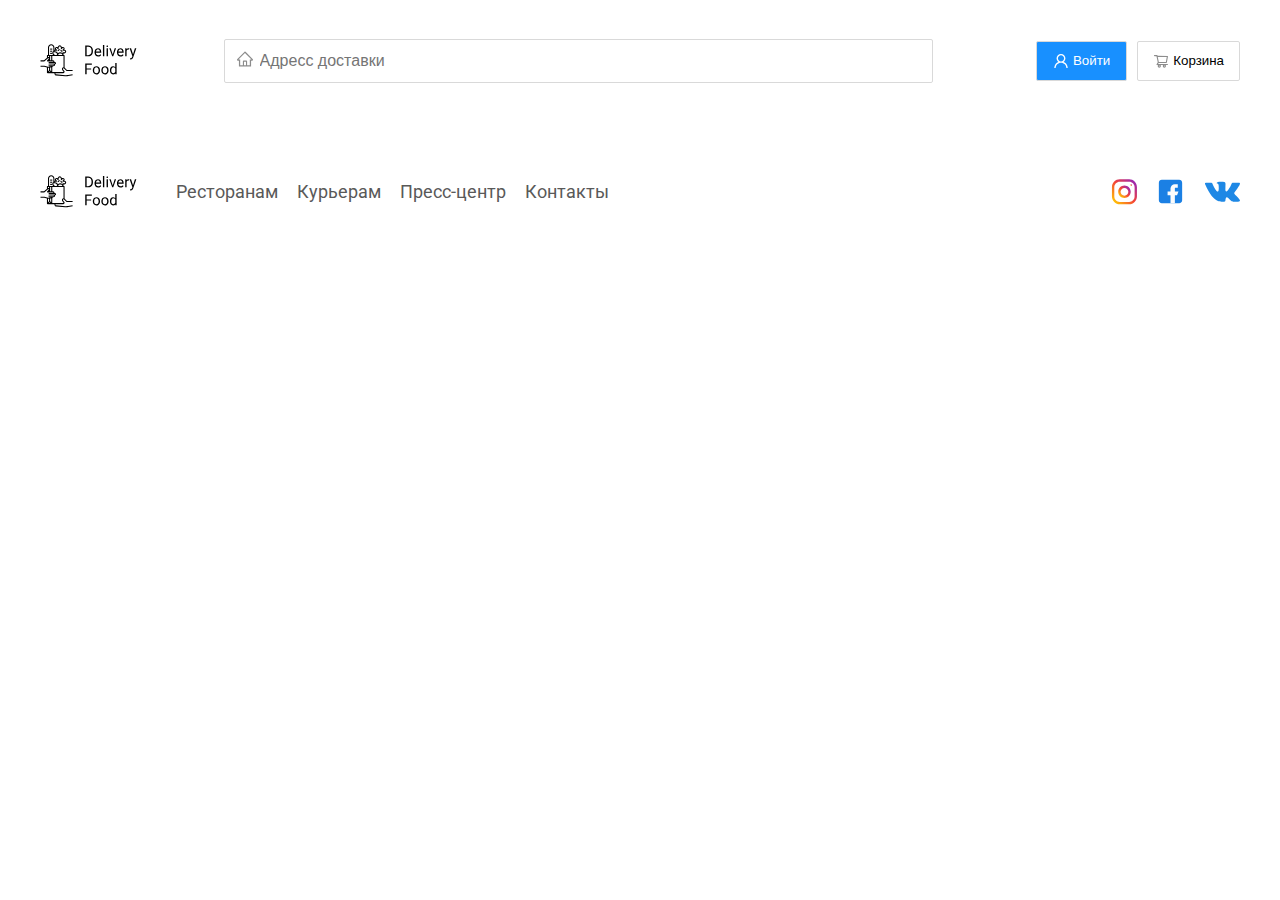
==== commit 6993ff6c: "Dinamic cards filing" ====
--- a/restourant.html
+++ b/restourant.html
@@ -22,7 +22,7 @@
     <div class="container">
       <header class="header">
         <a href="./index.html">
-          <img class="logo header__logo link" src="./images/icon/logo.svg" alt="logo"
+          <img class="logo header__logo link" src="./img/icon/logo.svg" alt="logo"
         /></a>
         <input
           type="text"
@@ -33,17 +33,13 @@
         <div class="header__buttons">
           <span class="user-name"></span>
           <button type="button" class="header__login_bnt">
-            <img src="./images/icon/user.svg" alt="home" class="header__login_icon" />Войти
+            <img src="./img/icon/user.svg" alt="home" class="header__login_icon" />Войти
           </button>
           <button type="button" class="header__out_bnt">
-            <img src="./images/icon/user.svg" alt="home" class="header__login_icon" />Выйти
+            <img src="./img/icon/user.svg" alt="home" class="header__login_icon" />Выйти
           </button>
           <button data-modal-open type="button" class="header__trash_bnt">
-            <img
-              src="./images/icon/shopping-cart.svg"
-              alt="home"
-              class="header__trash_icon"
-            />Корзина
+            <img src="./img/icon/shopping-cart.svg" alt="home" class="header__trash_icon" />Корзина
           </button>
         </div>
       </header>
@@ -54,7 +50,7 @@
       <div class="container">
         <div class="footer__block">
           <a href="#">
-            <img class="logo footer__logo link" src="./images/icon/logo.svg" alt="logo"
+            <img class="logo footer__logo link" src="./img/icon/logo.svg" alt="logo"
           /></a>
           <nav class="footer__navigation">
             <a href="#" class="footer__link link">Ресторанам </a>
@@ -66,23 +62,19 @@
           <div class="social-links">
             <ul class="social list">
               <li class="social-links__item">
-                <img
-                  class="social-links__icon"
-                  src="./images/social/insta.svg"
-                  alt="instagram icon"
-                />
+                <img class="social-links__icon" src="./img/social/insta.svg" alt="instagram icon" />
               </li>
               <li class="social-links__item">
                 <img
                   class="social-links__icon"
-                  src="./images/social/face.svg"
+                  src="./img/social/face.svg"
                   alt="facebook icon"
                   width="25px"
                   height="25px"
                 />
               </li>
               <li class="social-links__item">
-                <img class="social-links__icon" src="./images/social/vk.svg" alt="vk icon" />
+                <img class="social-links__icon" src="./img/social/vk.svg" alt="vk icon" />
               </li>
             </ul>
           </div>
--- a/css/main.min.css
+++ b/css/main.min.css
@@ -1 +1 @@
-:root{--primary-font: "Roboto", sans-serif;--secondary-font: "Raleway", sans-serif;--accent-color: #2196f3;--color-title: #212121;--color-text: #757575}.visually-hidden{position:absolute;width:1px;height:1px;margin:-1px;border:0;padding:0;white-space:nowrap;clip-path:inset(100%);clip:rect(0 0 0 0);overflow:hidden}h1,h2,h3,p{margin-top:0;margin-bottom:0}ul,ol{margin-top:0;margin-bottom:0;padding-left:0}img{display:block}.list{list-style:none}.link{text-decoration:none}body{font-family:var(--primary-font)}.main{background:linear-gradient(180deg, rgba(245, 245, 245, 0) 1.04%, #f5f5f5 100%)}.container{width:100%;margin:auto;padding-left:15px;padding-right:15px}@media screen and (min-width: 480px){.container{width:480px}}@media screen and (min-width: 768px){.container{width:768px}}@media screen and (min-width: 1200px){.container{width:1200px}}.logo{padding-top:34px;padding-bottom:34px}.footer__logo{padding-top:0;padding-bottom:0}.backdrop{position:fixed;top:0;left:0;width:100%;height:100%;background:rgba(0,0,0,.4);transition:opacity 250ms cubic-bezier(0.4, 0, 0.2, 1),visibility 250ms cubic-bezier(0.4, 0, 0.2, 1)}.backdrop.is-hidden{opacity:0;visibility:hidden;pointer-events:none}.modal{width:94%;max-width:780px;position:absolute;top:50%;left:50%;transform:translate(-50%, -50%);background-color:#fff;border-radius:5px;padding:40px 45px}@media screen and (min-width: 768px)and (max-width: 1199px){.modal{max-width:528px}}@media screen and (min-width: 320px)and (max-width: 768px){.modal{max-width:450px}}.modal__header{display:flex;align-items:center;justify-content:space-between;margin-bottom:45px}.modal__title{margin:0;font-weight:700;font-size:36px;line-height:42px;color:#000}.modal__close{cursor:pointer;font-size:36px;border:none;background-color:rgba(0,0,0,0)}.modal__body{margin-bottom:52px}.food-row{display:flex;align-items:flex-start;justify-content:space-between;padding-bottom:8px;border-bottom:1px solid #d9d9d9;margin-bottom:15px}.food-name{font-weight:400;font-size:18px;line-height:32px}.food-price{font-weight:700;font-size:20px;line-height:32px;margin-left:auto;margin-right:47px}.counter-button{cursor:pointer;width:39px;height:32px;background:#fff;border:1px solid #40a9ff;border-radius:2px;font-weight:400;font-size:14px;line-height:22px;color:#40a9ff}.counter{font-weight:400;font-size:16px;line-height:24px;margin-left:10px;margin-right:10px}.modal-footer{display:flex;align-items:center;justify-content:space-between}.modal-footer__buttons{display:flex;align-items:center;justify-content:space-between}.pricetag{background:#262626;border-radius:5px;font-weight:700;font-size:20px;line-height:23px;color:#fafafa;padding:15px 20px}.modal-footer__button{cursor:pointer;height:40px;display:flex;align-items:center;justify-content:center;padding:8px 16px;border:1px solid #d9d9d9;border-radius:2px;background-color:#fff;color:#595959}.modal-footer__button-blue{margin-right:10px;background-color:#1890ff;color:#fff}@media screen and (min-width: 320px)and (max-width: 768px){.modal__header{margin-bottom:25px}.modal__title{font-size:26px;line-height:32px}.modal__close{font-size:30px}.modal__body{margin-bottom:32px}.food-row{margin-bottom:10px}.food-name{font-size:14px;line-height:20px}.food-price{font-size:16px;line-height:26px}.counter-button{width:29px;height:25px}.pricetag{font-size:16px;line-height:20px;padding:10px 15px}}.login-modal{max-width:580px}.login-input-wrapper{display:flex;flex-direction:column;justify-content:center}.login-lable{display:flex;justify-content:center;flex-direction:column;font-weight:700;font-size:16px;line-height:22px;gap:7px}.login-input{width:376px;height:34px;margin-bottom:20px}@media screen and (min-width: 768px)and (max-width: 1199px){.login-input{width:326}}@media screen and (min-width: 320px)and (max-width: 768px){.login-modal{max-width:380px}.login-input{width:226px}}.input{padding-left:35px;padding-right:12px;font-style:normal;font-weight:400;font-size:16px;line-height:24px;display:flex;align-items:center;color:#bfbfbf;border:1px solid #d9d9d9;border-radius:2px}.header{display:flex;align-items:center;justify-content:space-between}.header__adress_input{flex:.8;height:40px;background-image:url(../images/icon/home.svg);background-repeat:no-repeat;background-position:11px 10px}.user-name{margin-right:20px;font-weight:700;font-size:22px}.header__login_bnt{cursor:pointer;height:40px;display:flex;align-items:center;justify-content:center;padding:8px 16px;margin-right:10px;border:1px solid #d9d9d9;border-radius:2px;background-color:#1890ff;color:#fff}.header__login_icon{width:16px;height:16px;margin-right:4px}.header__out_bnt{display:none;cursor:pointer;height:40px;align-items:center;justify-content:center;padding:8px 16px;margin-right:10px;border:1px solid #d9d9d9;border-radius:2px;background-color:red;color:#fff}.header__trash_bnt{cursor:pointer;height:40px;display:flex;align-items:center;justify-content:center;padding:3px 15px;border:1px solid #d9d9d9;border-radius:2px;background-color:#fff}.header__trash_icon{margin-right:4px}.header__buttons{display:flex;align-items:center}@media screen and (min-width: 320px)and (max-width: 768px){.header__login_bnt{padding:4px 8px;margin-bottom:5px;margin-right:0;height:30px;width:100%}.header__out_bnt{padding:4px 8px;margin-bottom:5px;margin-right:0;height:30px;width:100%}.user-name{font-style:14px}.header__trash_bnt{padding:2px 5px;height:30px}.header__buttons{display:flex;align-items:center;flex-direction:column}}.promo{display:flex;align-items:center;background-clip:content-box;height:270px;background-color:#fff45c;background-image:url(../images/promo/vegetables.png);background-repeat:no-repeat;background-position:right center;background-size:contain;margin-bottom:20px}.pizza{background-color:#fff1b8;background-image:url(../images/promo/pizza.png);background-size:600px;background-position:top right -100px}.kebab{background-color:#cbecec;background-image:url(../images/promo/kebab.png);background-size:600px;background-position:top right -100px}.sushi{background-color:#ecebd9;background-image:url(../images/promo/sushi.png);background-size:600px;background-position:top right -100px}.promo__offer{padding-left:70px;padding-top:68px;padding-bottom:68px}.promo__title{font-style:normal;font-weight:700;font-size:39px;line-height:46px;color:#302c34;padding-bottom:15px}.promo__text{font-style:normal;font-weight:400;font-size:24px;line-height:28px;color:#302c34}@media screen and (min-width: 768px)and (max-width: 1199px){.promo{background-size:600px;background-position:top right -100px}.promo__offer{padding-left:30px;padding-top:38px;padding-bottom:38px}.pizza{background-size:400px;background-position:top right -100px}.kebab{background-size:320px;background-position:top right -50px}.sushi{background-size:400px;background-position:top right -150px}}@media screen and (min-width: 320px)and (max-width: 768px){.promo{background-size:630px;background-position:top right -220px}.pizza{background-size:400px;background-position:top right -220px}.kebab{background-size:260px;background-position:top right -160px}.sushi{background-size:450px;background-position:top right -210px}.promo__title{font-size:24px;line-height:26px;padding-bottom:35px}.promo__text{font-size:16px;line-height:20px}.promo__offer{padding-left:10px;padding-top:18px;padding-bottom:18px}}.restaurants{padding-bottom:90px}.restaurants__heading{display:flex;align-items:center;padding-top:56px;padding-bottom:44px}.restaurant__heading{display:flex;align-items:center;padding-top:6px;padding-bottom:44px}.restaurants__input{text-align:center;width:276px;height:34px;background-image:url(../images/icon/search.svg);background-repeat:no-repeat;background-position:11px 7px;margin-left:auto}.cards{display:flex;align-items:center}.cards__list{display:flex;align-items:center;flex-wrap:wrap;gap:24px}.cards__item{overflow:hidden;background:#fff;box-shadow:0px 4px 12px rgba(0,0,0,.05);border-radius:7px}.cards__image{width:374px;height:250px;object-fit:cover}.cards__text{padding-left:24px;padding-top:24px}.cards__heading{display:flex;align-items:center;justify-content:space-between;margin-bottom:10px}.cards__heading_rest{display:flex;justify-content:center;flex-direction:column;margin-bottom:24px}.cards__time{margin-right:10px}.cards__title{font-weight:700;font-size:24px;line-height:32px;color:#000}.cards__title_reg{font-weight:400;margin-bottom:10px}.cards__time{padding:1px 8px;background:#262626;border-radius:2px;font-weight:400;font-size:12px;line-height:20px;align-items:center;color:#fff}.cards__info{display:flex;align-items:center;padding-left:24px;padding-right:23px;padding-bottom:34px}.restourant_cards__info{display:flex;align-items:center;margin-left:30px}.cards__rating{display:flex;align-items:center;margin-right:20px;font-weight:700;font-size:18px;line-height:32px;color:#ffc107}.cards__rating_star{padding-bottom:3px;margin-right:8px}.cards__price,.cards__product{font-weight:400;font-size:18px;line-height:32px;color:#8c8c8c}.cards__price::after{content:"";width:5px;height:5px;background-color:#8c8c8c;display:inline-block;vertical-align:middle;border-radius:50%;margin-left:10px;margin-right:10px}.cards__btn{cursor:pointer;height:40px;display:flex;align-items:center;justify-content:center;padding:8px 16px;margin-right:32px;border:1px solid #d9d9d9;border-radius:2px;background-color:#1890ff;color:#fff}.cards__descr{font-weight:400;font-size:18px;line-height:21px;color:#8c8c8c}.cards__price_rest{font-weight:700;font-size:20px;line-height:32px;color:#000}@media screen and (min-width: 768px)and (max-width: 1199px){.cards__image{width:342px}}@media screen and (min-width: 320px)and (max-width: 768px){.cards__image{width:450px}.restaurants__heading{padding-top:30px}}.footer__block{padding-bottom:60px;padding-top:60px;display:flex;align-items:center;justify-content:space-between}.footer__navigation{margin-right:auto;margin-left:35px}.footer__link{display:inline-block;font-weight:400;font-size:18px;line-height:21px;color:#595959}.footer__link:not(:last-child){margin-right:15px}.social{display:flex;align-items:center}.social-links__item:not(:last-child){margin-right:21px}@media screen and (min-width: 320px)and (max-width: 768px){.footer__block{padding-bottom:30px;padding-top:30px;justify-content:center;flex-direction:column}.footer__link:not(:last-child){margin-right:0}.footer__navigation{display:flex;flex-direction:column;justify-content:center;align-items:center;margin:auto;margin-bottom:15px}.footer__logo{margin-bottom:15px}}/*# sourceMappingURL=main.min.css.map */+:root{--primary-font: "Roboto", sans-serif;--secondary-font: "Raleway", sans-serif;--accent-color: #2196f3;--color-title: #212121;--color-text: #757575}.visually-hidden{position:absolute;width:1px;height:1px;margin:-1px;border:0;padding:0;white-space:nowrap;clip-path:inset(100%);clip:rect(0 0 0 0);overflow:hidden}h1,h2,h3,p{margin-top:0;margin-bottom:0}ul,ol{margin-top:0;margin-bottom:0;padding-left:0}img{display:block}.list{list-style:none}.link{text-decoration:none}body{font-family:var(--primary-font)}.main{background:linear-gradient(180deg, rgba(245, 245, 245, 0) 1.04%, #f5f5f5 100%)}.container{width:100%;margin:auto;padding-left:15px;padding-right:15px}@media screen and (min-width: 480px){.container{width:480px}}@media screen and (min-width: 768px){.container{width:768px}}@media screen and (min-width: 1200px){.container{width:1200px}}.logo{padding-top:34px;padding-bottom:34px}.footer__logo{padding-top:0;padding-bottom:0}.backdrop{position:fixed;top:0;left:0;width:100%;height:100%;background:rgba(0,0,0,.4);transition:opacity 250ms cubic-bezier(0.4, 0, 0.2, 1),visibility 250ms cubic-bezier(0.4, 0, 0.2, 1)}.backdrop.is-hidden{opacity:0;visibility:hidden;pointer-events:none}.modal{width:94%;max-width:780px;position:absolute;top:50%;left:50%;transform:translate(-50%, -50%);background-color:#fff;border-radius:5px;padding:40px 45px}@media screen and (min-width: 768px)and (max-width: 1199px){.modal{max-width:528px}}@media screen and (min-width: 320px)and (max-width: 768px){.modal{max-width:450px}}.modal__header{display:flex;align-items:center;justify-content:space-between;margin-bottom:45px}.modal__title{margin:0;font-weight:700;font-size:36px;line-height:42px;color:#000}.modal__close{cursor:pointer;font-size:36px;border:none;background-color:rgba(0,0,0,0)}.modal__body{margin-bottom:52px}.food-row{display:flex;align-items:flex-start;justify-content:space-between;padding-bottom:8px;border-bottom:1px solid #d9d9d9;margin-bottom:15px}.food-name{font-weight:400;font-size:18px;line-height:32px}.food-price{font-weight:700;font-size:20px;line-height:32px;margin-left:auto;margin-right:47px}.counter-button{cursor:pointer;width:39px;height:32px;background:#fff;border:1px solid #40a9ff;border-radius:2px;font-weight:400;font-size:14px;line-height:22px;color:#40a9ff}.counter{font-weight:400;font-size:16px;line-height:24px;margin-left:10px;margin-right:10px}.modal-footer{display:flex;align-items:center;justify-content:space-between}.modal-footer__buttons{display:flex;align-items:center;justify-content:space-between}.pricetag{background:#262626;border-radius:5px;font-weight:700;font-size:20px;line-height:23px;color:#fafafa;padding:15px 20px}.modal-footer__button{cursor:pointer;height:40px;display:flex;align-items:center;justify-content:center;padding:8px 16px;border:1px solid #d9d9d9;border-radius:2px;background-color:#fff;color:#595959}.modal-footer__button-blue{margin-right:10px;background-color:#1890ff;color:#fff}@media screen and (min-width: 320px)and (max-width: 768px){.modal__header{margin-bottom:25px}.modal__title{font-size:26px;line-height:32px}.modal__close{font-size:30px}.modal__body{margin-bottom:32px}.food-row{margin-bottom:10px}.food-name{font-size:14px;line-height:20px}.food-price{font-size:16px;line-height:26px}.counter-button{width:29px;height:25px}.pricetag{font-size:16px;line-height:20px;padding:10px 15px}}.login-modal{max-width:580px}.login-input-wrapper{display:flex;flex-direction:column;justify-content:center}.login-lable{display:flex;justify-content:center;flex-direction:column;font-weight:700;font-size:16px;line-height:22px;gap:7px}.login-input{width:376px;height:34px;margin-bottom:20px}@media screen and (min-width: 768px)and (max-width: 1199px){.login-input{width:326}}@media screen and (min-width: 320px)and (max-width: 768px){.login-modal{max-width:380px}.login-input{width:226px}}.input{padding-left:35px;padding-right:12px;font-style:normal;font-weight:400;font-size:16px;line-height:24px;display:flex;align-items:center;color:#bfbfbf;border:1px solid #d9d9d9;border-radius:2px}.header{display:flex;align-items:center;justify-content:space-between}.header__adress_input{flex:.8;height:40px;background-image:url(../img/icon/home.svg);background-repeat:no-repeat;background-position:11px 10px}.user-name{margin-right:20px;font-weight:700;font-size:22px}.header__login_bnt{cursor:pointer;height:40px;display:flex;align-items:center;justify-content:center;padding:8px 16px;margin-right:10px;border:1px solid #d9d9d9;border-radius:2px;background-color:#1890ff;color:#fff}.header__login_icon{width:16px;height:16px;margin-right:4px}.header__out_bnt{display:none;cursor:pointer;height:40px;align-items:center;justify-content:center;padding:8px 16px;margin-right:10px;border:1px solid #d9d9d9;border-radius:2px;background-color:red;color:#fff}.header__trash_bnt{cursor:pointer;height:40px;display:flex;align-items:center;justify-content:center;padding:3px 15px;border:1px solid #d9d9d9;border-radius:2px;background-color:#fff}.header__trash_icon{margin-right:4px}.header__buttons{display:flex;align-items:center}@media screen and (min-width: 320px)and (max-width: 768px){.header__login_bnt{padding:4px 8px;margin-bottom:5px;margin-right:0;height:30px;width:100%}.header__out_bnt{padding:4px 8px;margin-bottom:5px;margin-right:0;height:30px;width:100%}.user-name{font-style:14px}.header__trash_bnt{padding:2px 5px;height:30px}.header__buttons{display:flex;align-items:center;flex-direction:column}}.promo{display:flex;align-items:center;background-clip:content-box;height:270px;background-color:#fff45c;background-image:url(../img/promo/vegetables.png);background-repeat:no-repeat;background-position:right center;background-size:contain;margin-bottom:20px}.pizza{background-color:#fff1b8;background-image:url(../img/promo/pizza.png);background-size:600px;background-position:top right -100px}.kebab{background-color:#cbecec;background-image:url(../img/promo/kebab.png);background-size:600px;background-position:top right -100px}.sushi{background-color:#ecebd9;background-image:url(../img/promo/sushi.png);background-size:600px;background-position:top right -100px}.promo__offer{padding-left:70px;padding-top:68px;padding-bottom:68px}.promo__title{font-style:normal;font-weight:700;font-size:39px;line-height:46px;color:#302c34;padding-bottom:15px}.promo__text{font-style:normal;font-weight:400;font-size:24px;line-height:28px;color:#302c34}@media screen and (min-width: 768px)and (max-width: 1199px){.promo{background-size:600px;background-position:top right -100px}.promo__offer{padding-left:30px;padding-top:38px;padding-bottom:38px}.pizza{background-size:400px;background-position:top right -100px}.kebab{background-size:320px;background-position:top right -50px}.sushi{background-size:400px;background-position:top right -150px}}@media screen and (min-width: 320px)and (max-width: 768px){.promo{background-size:630px;background-position:top right -220px}.pizza{background-size:400px;background-position:top right -220px}.kebab{background-size:260px;background-position:top right -160px}.sushi{background-size:450px;background-position:top right -210px}.promo__title{font-size:24px;line-height:26px;padding-bottom:35px}.promo__text{font-size:16px;line-height:20px}.promo__offer{padding-left:10px;padding-top:18px;padding-bottom:18px}}.restaurants{padding-bottom:90px}.restaurants__heading{display:flex;align-items:center;padding-top:56px;padding-bottom:44px}.restaurant__heading{display:flex;align-items:center;padding-top:6px;padding-bottom:44px}.restaurants__input{text-align:center;width:276px;height:34px;background-image:url(../img/icon/search.svg);background-repeat:no-repeat;background-position:11px 7px;margin-left:auto}.cards{display:flex;align-items:center}.cards__list{display:flex;align-items:center;flex-wrap:wrap;gap:24px}.cards__item{max-width:374px;overflow:hidden;background:#fff;box-shadow:0px 4px 12px rgba(0,0,0,.05);border-radius:7px}.cards__image{width:374px;height:250px;object-fit:cover}.cards__text{padding-left:24px;padding-top:24px}.cards__heading{display:flex;align-items:center;justify-content:space-between;margin-bottom:10px}.cards__heading_rest{display:flex;justify-content:center;flex-direction:column;margin-bottom:24px}.cards__time{margin-right:10px}.cards__title{font-weight:700;font-size:24px;line-height:32px;color:#000}.cards__title_reg{font-weight:400;margin-bottom:10px}.cards__time{padding:1px 8px;background:#262626;border-radius:2px;font-weight:400;font-size:12px;line-height:20px;align-items:center;color:#fff}.cards__info{display:flex;align-items:center;padding-left:24px;padding-right:23px;padding-bottom:34px}.restourant_cards__info{display:flex;align-items:center;margin-left:30px}.cards__rating{display:flex;align-items:center;margin-right:20px;font-weight:700;font-size:18px;line-height:32px;color:#ffc107}.cards__rating_star{padding-bottom:3px;margin-right:8px}.cards__price,.cards__product{font-weight:400;font-size:18px;line-height:32px;color:#8c8c8c}.cards__price::after{content:"";width:5px;height:5px;background-color:#8c8c8c;display:inline-block;vertical-align:middle;border-radius:50%;margin-left:10px;margin-right:10px}.cards__btn{cursor:pointer;height:40px;display:flex;align-items:center;justify-content:center;padding:8px 16px;margin-right:32px;border:1px solid #d9d9d9;border-radius:2px;background-color:#1890ff;color:#fff}.cards__descr{font-weight:400;font-size:18px;line-height:21px;color:#8c8c8c}.cards__price_rest{font-weight:700;font-size:20px;line-height:32px;color:#000}@media screen and (min-width: 768px)and (max-width: 1199px){.cards__image{width:342px}.cards__item{max-width:342px}}@media screen and (min-width: 320px)and (max-width: 768px){.cards__image{width:450px}.cards__item{max-width:450px}.restaurants__heading{padding-top:30px}}.footer__block{padding-bottom:60px;padding-top:60px;display:flex;align-items:center;justify-content:space-between}.footer__navigation{margin-right:auto;margin-left:35px}.footer__link{display:inline-block;font-weight:400;font-size:18px;line-height:21px;color:#595959}.footer__link:not(:last-child){margin-right:15px}.social{display:flex;align-items:center}.social-links__item:not(:last-child){margin-right:21px}@media screen and (min-width: 320px)and (max-width: 768px){.footer__block{padding-bottom:30px;padding-top:30px;justify-content:center;flex-direction:column}.footer__link:not(:last-child){margin-right:0}.footer__navigation{display:flex;flex-direction:column;justify-content:center;align-items:center;margin:auto;margin-bottom:15px}.footer__logo{margin-bottom:15px}}/*# sourceMappingURL=main.min.css.map */